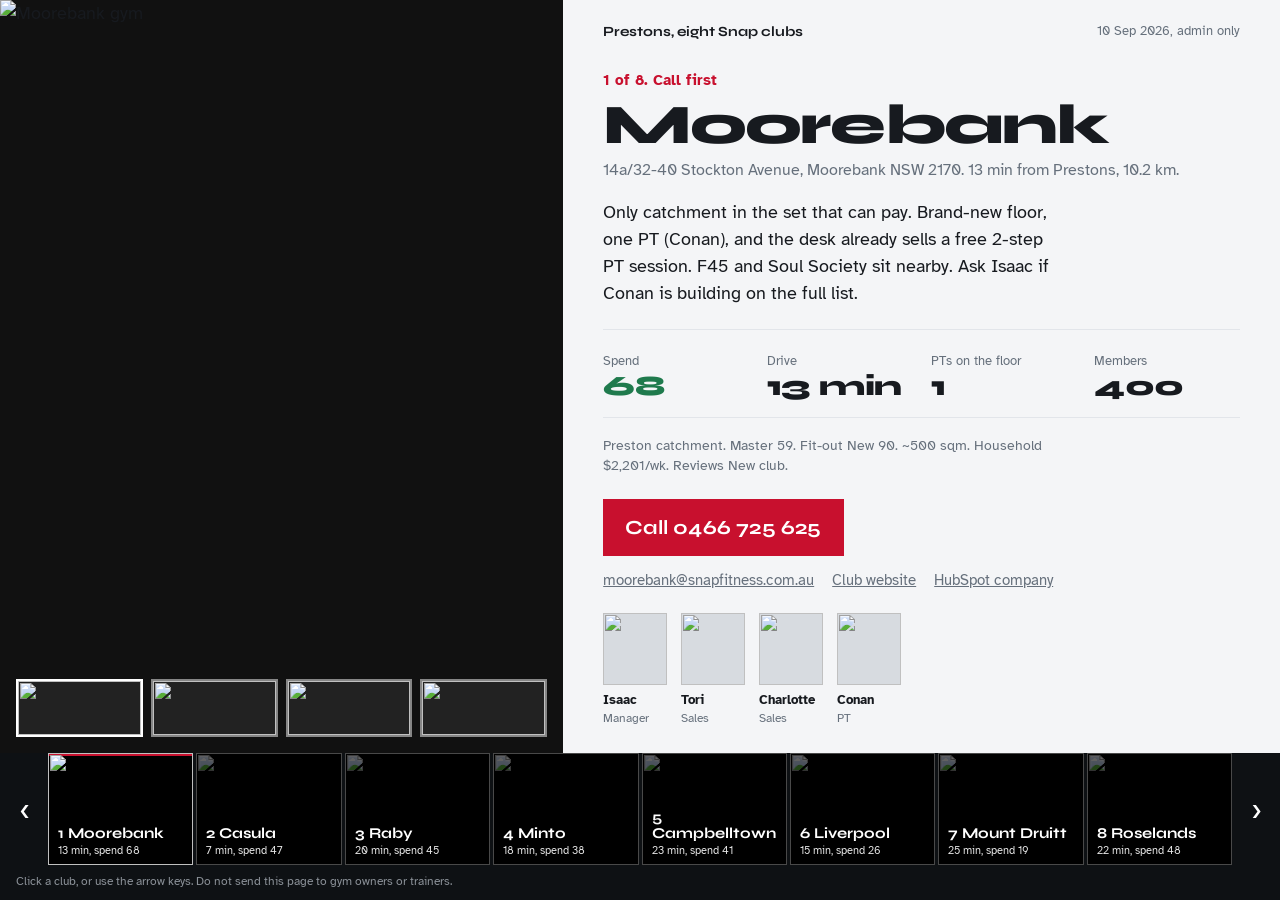
==== index.html @ 40b33476 "Prestons NSW Snap clubs brief" ====
<!DOCTYPE html>
<html lang="en">
<head>
<meta charset="UTF-8">
<meta name="viewport" content="width=device-width, initial-scale=1">
<title>Prestons NSW gym brief</title>
<link rel="preconnect" href="https://fonts.googleapis.com">
<link rel="preconnect" href="https://fonts.gstatic.com" crossorigin>
<link href="https://fonts.googleapis.com/css2?family=Atkinson+Hyperlegible:ital,wght@0,400;0,700;1,400&family=Syne:wght@600;700;800&display=swap" rel="stylesheet">
<style>
  :root {
    --ink: #171a1f;
    --paper: #f4f5f7;
    --mute: #66707c;
    --line: #e2e5ea;
    --snap: #c8102e;
    --film: #0e1114;
    --go: #1f7a4d;
    --hold: #8a6414;
    --no: #b42318;
  }
  * { box-sizing: border-box; }
  html, body { height: 100%; margin: 0; }
  body {
    background: var(--paper);
    color: var(--ink);
    font-family: "Atkinson Hyperlegible", sans-serif;
    font-size: 18px;
    line-height: 1.45;
    display: flex;
    flex-direction: column;
  }
  a { color: inherit; }
  a:focus-visible, button:focus-visible {
    outline: 3px solid var(--snap);
    outline-offset: 2px;
  }
  button { font: inherit; }

  .stage {
    flex: 1;
    min-height: 0;
    display: grid;
    grid-template-columns: minmax(280px, 44%) 1fr;
    overflow: hidden;
  }

  .shots {
    position: relative;
    background: #111;
    min-height: 0;
  }
  .hero {
    width: 100%;
    height: 100%;
    object-fit: cover;
    display: block;
  }
  .thumbs {
    position: absolute;
    left: 16px;
    right: 16px;
    bottom: 16px;
    display: grid;
    grid-template-columns: repeat(4, 1fr);
    gap: 8px;
  }
  .thumbs button {
    padding: 0;
    border: 2px solid rgba(255,255,255,.45);
    background: #222;
    cursor: pointer;
    height: 58px;
  }
  .thumbs button.on { border-color: #fff; }
  .thumbs img {
    width: 100%;
    height: 54px;
    object-fit: cover;
    display: block;
  }

  .copy {
    min-width: 0;
    overflow: auto;
    padding: 22px 40px 18px;
    display: flex;
    flex-direction: column;
  }
  .top {
    display: flex;
    justify-content: space-between;
    gap: 16px;
    margin: 0 0 28px;
    color: var(--mute);
    font-size: 13px;
  }
  .top strong {
    color: var(--ink);
    font-family: Syne, sans-serif;
    font-size: 14px;
    font-weight: 700;
  }

  .flag {
    margin: 0 0 8px;
    font-size: 15px;
    font-weight: 700;
  }
  .flag.go { color: var(--snap); }
  .flag.hold { color: var(--hold); }
  .flag.no { color: var(--no); }
  .club {
    font-family: Syne, sans-serif;
    font-size: 56px;
    font-weight: 800;
    line-height: 0.88;
    letter-spacing: -0.03em;
    margin: 0 0 10px;
  }
  .where { margin: 0 0 16px; color: var(--mute); font-size: 16px; }
  .why {
    margin: 0 0 22px;
    max-width: 38ch;
    font-size: 18px;
    line-height: 1.5;
  }
  .stats {
    display: grid;
    grid-template-columns: repeat(4, minmax(0, 1fr));
    gap: 10px 18px;
    margin: 0 0 8px;
    padding: 16px 0;
    border-top: 1px solid var(--line);
    border-bottom: 1px solid var(--line);
  }
  .stats b {
    display: block;
    font-family: Syne, sans-serif;
    font-size: 28px;
    font-weight: 800;
    line-height: 1.05;
    letter-spacing: -0.02em;
  }
  .stats span { color: var(--mute); font-size: 13px; }
  .go { color: var(--go); }
  .hold { color: var(--hold); }
  .no { color: var(--no); }
  .more { margin: 10px 0 22px; color: var(--mute); font-size: 14px; max-width: 52ch; }

  .phone {
    display: inline-flex;
    align-self: flex-start;
    align-items: center;
    background: var(--snap);
    color: #fff;
    text-decoration: none;
    font-family: Syne, sans-serif;
    font-weight: 700;
    font-size: 20px;
    letter-spacing: 0.01em;
    padding: 14px 22px;
    margin: 0 0 14px;
    width: max-content;
  }
  .phone:hover { background: #a80d26; }
  .links { display: flex; flex-wrap: wrap; gap: 6px 18px; margin: 0 0 22px; font-size: 15px; }
  .links a { color: var(--mute); }
  .links a:hover { color: var(--ink); }

  .faces { display: flex; flex-wrap: wrap; gap: 14px; }
  .face { width: 64px; }
  .face img {
    width: 64px;
    height: 72px;
    object-fit: cover;
    object-position: top;
    display: block;
    background: #ddd;
  }
  .face b { display: block; font-size: 13px; margin-top: 6px; font-weight: 700; }
  .face span { display: block; font-size: 12px; color: var(--mute); }

  .dock {
    background: var(--film);
    color: #fff;
    flex: 0 0 auto;
    position: sticky;
    bottom: 0;
    z-index: 6;
  }
  .dock-row {
    display: grid;
    grid-template-columns: 48px 1fr 48px;
    align-items: stretch;
  }
  .arrow {
    width: 48px;
    background: transparent;
    color: #fff;
    border: 0;
    cursor: pointer;
    font-size: 32px;
    line-height: 1;
  }
  .arrow:hover { background: #1a1e24; }
  .strip {
    display: grid;
    grid-template-columns: repeat(8, minmax(0, 1fr));
    gap: 3px;
  }
  .chip {
    appearance: none;
    position: relative;
    border: 0;
    padding: 0;
    cursor: pointer;
    height: 112px;
    overflow: hidden;
    background: #000;
    text-align: left;
    color: #fff;
  }
  .chip img {
    width: 100%;
    height: 112px;
    object-fit: cover;
    display: block;
    filter: brightness(0.38);
  }
  .chip.on img { filter: brightness(1); }
  .chip span {
    position: absolute;
    left: 10px;
    right: 8px;
    bottom: 8px;
    z-index: 1;
    font-family: Syne, sans-serif;
    font-size: 15px;
    font-weight: 700;
    line-height: 1.1;
    text-shadow: 0 1px 10px rgba(0,0,0,.85);
  }
  .chip small {
    display: block;
    font-family: "Atkinson Hyperlegible", sans-serif;
    font-size: 11px;
    font-weight: 400;
    margin-top: 3px;
    opacity: 0.9;
  }
  .chip.on { box-shadow: inset 0 3px 0 var(--snap); }
  .hint {
    color: #8b9198;
    font-size: 12px;
    margin: 0;
    padding: 8px 16px 10px;
  }

  @media (max-width: 900px) {
    body { height: auto; }
    .stage { display: block; overflow: visible; }
    .shots { height: 240px; }
    .copy { padding: 20px 18px 24px; }
    .club { font-size: 42px; }
    .stats { grid-template-columns: repeat(2, minmax(0, 1fr)); }
    .strip { grid-template-columns: repeat(8, 140px); overflow-x: auto; }
  }
  @media (prefers-reduced-motion: reduce) {
    .hero, .chip img { filter: none; }
  }
</style>
</head>
<body>
  <main class="stage">
    <div class="shots">
      <img class="hero" id="hero" alt="">
      <div class="thumbs" id="thumbs"></div>
    </div>
    <div class="copy">
      <header class="top">
        <strong>Prestons, eight Snap clubs</strong>
        <span>10 Sep 2026, admin only</span>
      </header>
      <p class="flag" id="flag"></p>
      <h2 class="club" id="name"></h2>
      <p class="where" id="where"></p>
      <p class="why" id="why"></p>
      <div class="stats" id="stats"></div>
      <p class="more" id="more"></p>
      <a class="phone" id="phone" href="#"></a>
      <div class="links" id="links"></div>
      <div class="faces" id="faces"></div>
    </div>
  </main>

  <nav class="dock" aria-label="Club carousel">
    <div class="dock-row">
      <button class="arrow" id="prev" type="button" aria-label="Previous club">‹</button>
      <div class="strip" id="strip"></div>
      <button class="arrow" id="next" type="button" aria-label="Next club">›</button>
    </div>
    <p class="hint">Click a club, or use the arrow keys. Do not send this page to gym owners or trainers.</p>
  </nav>

<script>
const clubs = [
  {
    id: "moorebank",
    rank: 1,
    name: "Moorebank",
    flag: "Call first",
    tone: "go",
    addr: "14a/32-40 Stockton Avenue, Moorebank NSW 2170",
    drive: "13 min",
    km: "10.2 km",
    spend: "68",
    spendNote: "Preston",
    master: "59",
    members: "~400",
    sqm: "~500",
    fit: "New 90",
    pts: "1",
    hh: "$2,201/wk",
    reviews: "New club",
    why: "Only catchment in the set that can pay. Brand-new floor, one PT (Conan), and the desk already sells a free 2-step PT session. F45 and Soul Society sit nearby. Ask Isaac if Conan is building on the full list.",
    phone: "0466 725 625",
    tel: "+61466725625",
    email: "moorebank@snapfitness.com.au",
    web: "https://www.snapfitness.com/au/gyms/moorebank",
    hub: "https://app.hubspot.com/contacts/39907799/record/0-2/58322489690",
    photos: [
      "https://storage-prod.twotaps.io/uploads/images/15d493cd-4866-4ca5-8d61-dcb13e5703ce/IMG0787.jpeg?w=900",
      "https://storage-prod.twotaps.io/uploads/images/71d4a2c6-717a-4818-8378-d10f0cf75444/IMG0797.jpeg?w=900",
      "https://storage-prod.twotaps.io/uploads/images/3311c198-ad6d-4504-bb13-037516fe1f64/IMG0795.jpeg?w=900",
      "https://storage-prod.twotaps.io/uploads/images/8c5e53d0-37ae-4d02-9d57-f656af07d15a/IMG0789.jpeg?w=900"
    ],
    team: [
      ["Isaac", "Manager", "https://storage-prod.twotaps.io/uploads/images/761ac0cf-308b-41fb-803f-7cc5833b7787/tempImageXESenU.jpg?cx=0&cy=800&cw=3024&ch=3024&w=200"],
      ["Tori", "Sales", "https://storage-prod.twotaps.io/uploads/images/2f653e62-0928-49f6-b470-2eab108e3518/tempImagexRBcug.jpg?cx=0&cy=504&cw=3024&ch=3024&w=200"],
      ["Charlotte", "Sales", "https://storage-prod.twotaps.io/uploads/images/d2906687-e41b-42cb-af7a-e4e546672140/IMG4320.jpeg?cx=0&cy=1100&cw=4284&ch=4284&w=200"],
      ["Conan", "PT", "https://storage-prod.twotaps.io/uploads/images/b4323350-1c49-49fa-a2b9-6d82c1fb3e01/tempImagexrsUgJ.gif?cx=0&cy=900&cw=4284&ch=4284&w=200"]
    ]
  },
  {
    id: "casula",
    rank: 2,
    name: "Casula",
    flag: "Backup",
    tone: "hold",
    addr: "629-631 Hume Highway, Casula NSW 2170",
    drive: "7 min",
    km: "3.1 km",
    spend: "47",
    spendNote: "borderline",
    master: "54",
    members: "~550",
    sqm: "~520",
    fit: "Revamp 75",
    pts: "2",
    hh: "$1,730/wk",
    reviews: "4.6 / 105",
    why: "Closest club. Recently revamped. Two PTs already on the floor. Catchment is only okay, household size 3.15 stretches the income. Use this if Moorebank list access is weak.",
    phone: "0434 692 442",
    tel: "+61434692442",
    email: "casula@snapfitness.com.au",
    web: "https://www.snapfitness.com/au/gyms/casula",
    hub: "https://app.hubspot.com/contacts/39907799/record/0-2/58322489689",
    photos: [
      "https://storage-prod.twotaps.io/uploads/images/0cbe01b1-c17c-449c-87cb-8517606fd498/freeweights.png?w=900",
      "https://storage-prod.twotaps.io/uploads/images/fcab5100-3e3b-4424-afd8-c05a199619dd/squatracks2.png?w=900",
      "https://storage-prod.twotaps.io/uploads/images/d14d1741-cd3c-4366-a08d-a4feaad435d8/Cardio2.png?w=900",
      "https://storage-prod.twotaps.io/uploads/images/3b02e1bd-197f-4dee-8a2b-e057a5422da1/Plateloaded.png?w=900"
    ],
    team: [
      ["Alana Ellis", "PT", "https://storage-prod.twotaps.io/uploads/images/c64e9d5a-1875-49ad-8993-bf17703a71ac/Capture.PNG?cx=7&cy=0&cw=369&ch=369&w=200"],
      ["Loui Kokalovski", "PT", "https://storage-prod.twotaps.io/uploads/images/32c95013-65b5-4d6c-903e-1c6b6492b7fa/15666.webp?w=200"]
    ]
  },
  {
    id: "raby",
    rank: 3,
    name: "Raby",
    flag: "Second club only",
    tone: "hold",
    addr: "Shop 11/2 Hurricane Drive, Raby NSW 2566",
    drive: "20 min",
    km: "13.2 km",
    spend: "45",
    spendNote: "borderline",
    master: "47",
    members: "~600",
    sqm: "~350",
    fit: "New 85",
    pts: "1",
    hh: "$1,907/wk",
    reviews: "5.0 / 112",
    why: "New shop, sauna, 5.0 from 112 reviews, one PT. Family suburb of about 6,000. Fine as a second club, not the lead. Three managers versus one trainer.",
    phone: "0499 700 100",
    tel: "+61499700100",
    email: "raby@snapfitness.com.au",
    web: "https://www.snapfitness.com/au/gyms/raby",
    hub: "https://app.hubspot.com/contacts/39907799/record/0-2/58322489695",
    photos: [
      "https://storage-prod.twotaps.io/uploads/images/af85403d-9f08-4927-ad3f-9ec1713e27db/20241230072418.jpg?w=900",
      "https://storage-prod.twotaps.io/uploads/images/34717945-05ea-4d34-a2b7-e753a3260bec/20241230072448.jpg?w=900",
      "https://storage-prod.twotaps.io/uploads/images/7e828814-3f08-4111-8121-30a4351722d8/20241230072610.jpg?w=900",
      "https://storage-prod.twotaps.io/uploads/images/787a8133-74b1-413a-8bc7-ad1c946e59b1/20241230072824.jpg?w=900"
    ],
    team: [
      ["Connor", "Manager", "https://storage-prod.twotaps.io/uploads/images/caac2f3c-ec39-4075-9f9c-6363b77a697a/Connor-website-pic.jpg?cx=0&cy=700&cw=2889&ch=2889&w=200"],
      ["Zara", "Asst", "https://storage-prod.twotaps.io/uploads/images/8c50b54e-eb08-40b6-854f-06dbc9a0bf7f/Zara-profile-board.jpg?w=200"],
      ["Chloe", "Asst", "https://storage-prod.twotaps.io/uploads/images/8351c4bf-4d46-41cd-9a23-85c30d3e592d/Chloe-Website-Pic.jpeg?w=200"],
      ["Prashant", "PT", "https://storage-prod.twotaps.io/uploads/images/25292b94-d088-48d2-84a1-c34cb9014fcd/Prashant-photo.jpg?w=200"]
    ]
  },
  {
    id: "minto",
    rank: 4,
    name: "Minto",
    flag: "Skip for buying power",
    tone: "no",
    addr: "46 Ben Lomond Road, Minto NSW 2566",
    drive: "18 min",
    km: "11.7 km",
    spend: "38",
    spendNote: "Sunshine-adj",
    master: "45",
    members: "~550",
    sqm: "~650",
    fit: "Mid-new 75",
    pts: "1",
    hh: "$1,646/wk",
    reviews: "4.3 / 100",
    why: "Polly gets real review love. Pilates and sauna. One PT. IER is 2/10 and public housing is material. F45 and Plus Fitness sit on the same strip. Do not pick this for buying power.",
    phone: "0488 087 085",
    tel: "+61488087085",
    email: "minto@snapfitness.com.au",
    web: "https://www.snapfitness.com/au/gyms/minto",
    hub: "https://app.hubspot.com/contacts/39907799/record/0-2/58322489691",
    photos: [
      "https://storage-prod.twotaps.io/uploads/images/cf6df8b3-1216-4742-9bf2-238be0c03fbf/SNAPMINTO-52-1.jpg?w=900",
      "https://storage-prod.twotaps.io/uploads/images/08a6eef8-863e-48c4-91ed-271bd2200c69/SNAPMINTO-2.jpg?w=900",
      "https://storage-prod.twotaps.io/uploads/images/55f8f772-f66e-448d-8bae-c7dfcddf3dcd/SNAPMINTO-43.jpg?w=900",
      "https://storage-prod.twotaps.io/uploads/images/4d231521-21be-46a8-8e95-d50ee3135852/SNAPMINTO-4.jpg?w=900"
    ],
    team: [
      ["Polly", "Manager", "https://storage-prod.twotaps.io/uploads/images/c01f764d-12c9-4ab0-a433-52d5f8b94863/IMG0550.jpg?cx=0&cy=200&cw=1242&ch=1242&w=200"],
      ["Melvin Ang", "PT", "https://storage-prod.twotaps.io/uploads/images/25600113-52ce-4a8c-bd5a-848cbd7e4f7a/SNAPMINTO-71.jpg?cx=1312&cy=0&cw=3376&ch=3376&w=200"]
    ]
  },
  {
    id: "campbelltown",
    rank: 5,
    name: "Campbelltown",
    flag: "Skip, list is full",
    tone: "no",
    addr: "202 Queen Street, Campbelltown NSW 2560",
    drive: "23 min",
    km: "21 km",
    spend: "41",
    spendNote: "borderline",
    master: "42",
    members: "~950",
    sqm: "~900",
    fit: "New 80",
    pts: "4",
    hh: "$1,432/wk",
    reviews: "4.9 / 337",
    why: "Biggest format, multi-level with a creche. Four dedicated PTs and the gym already advertises free PT. Busy room, crowded bench. Opposite of an open list.",
    phone: "0400 256 084",
    tel: "+61400256084",
    email: "campbelltown@snapfitness.com.au",
    web: "https://www.snapfitness.com/au/gyms/campbelltown",
    hub: "https://app.hubspot.com/contacts/39907799/record/0-2/58322489692",
    photos: [
      "https://storage-prod.twotaps.io/uploads/images/cc2826f0-4b92-4cf7-9c65-88e4b78b47d8/308265069_637914827793124_8280318203195698995_n.webp?w=900",
      "https://storage-prod.twotaps.io/uploads/images/a80ed6e4-3813-41ee-8cf5-13c0ca4d0018/IMG_2562.jpg?w=900",
      "https://storage-prod.twotaps.io/uploads/images/98510f1c-ca5d-4e71-a89b-aeb27847769c/IMG_2583.jpg?w=900",
      "https://storage-prod.twotaps.io/uploads/images/22c70b7a-adfb-4686-a77e-16daca596771/IMG_2571.jpg?w=900"
    ],
    team: [
      ["Namirah", "Manager", "https://storage-prod.twotaps.io/uploads/images/c3d4413a-a764-4c7a-9401-2dec12da1e81/IMG8251.jpg?cx=350&cy=900&cw=1467&ch=1467&w=200"],
      ["Cruise", "PT", "https://storage-prod.twotaps.io/uploads/images/f2b852cb-202c-476f-9164-e12f02595ece/IMG6484.jpg?w=200"],
      ["Grant", "PT", "https://storage-prod.twotaps.io/uploads/images/7e4ce056-8a68-4588-8fa7-dd79ae160036/IMG0350.jpg?w=200"],
      ["Lisa", "PT", "https://storage-prod.twotaps.io/uploads/images/0b1b58f0-8f73-46ed-9243-ce0c5798adae/Meet-your-Trainer-TV-15.jpg?w=200"],
      ["Kruz", "PT", "https://storage-prod.twotaps.io/uploads/images/bb5bd27f-be8f-411e-8b8d-79f56ab5cd1e/Meet-your-Trainer-TV-16.jpg?w=200"]
    ]
  },
  {
    id: "liverpool",
    rank: 6,
    name: "Liverpool",
    flag: "Skip, Sunshine",
    tone: "no",
    addr: "Shop 4, 138-140 Elizabeth Drive, Liverpool NSW 2170",
    drive: "15 min",
    km: "7.3 km",
    spend: "26",
    spendNote: "Sunshine",
    master: "42",
    members: "~1,100",
    sqm: "~350",
    fit: "New-look 80",
    pts: "3",
    hh: "$1,303/wk",
    reviews: "4.9 / 402",
    why: "Polished room, 402 reviews, two franchisees on the page. Suburb is Sunshine: IER decile 1, 10% unemployment, 65% apartments. Do not pick it off review count.",
    phone: "0457 897 214",
    tel: "+61457897214",
    email: "liverpool@snapfitness.com.au",
    web: "https://www.snapfitness.com/au/gyms/liverpool",
    hub: "https://app.hubspot.com/contacts/39907799/record/0-2/58322489693",
    photos: [
      "https://storage-prod.twotaps.io/uploads/images/0a173f90-934f-459c-b25d-60b7da71a357/liverpool-front.jpg?w=900",
      "https://storage-prod.twotaps.io/uploads/images/fd8f9a87-e6d3-4843-8735-37eca63ef967/cardio.png?w=900",
      "https://storage-prod.twotaps.io/uploads/images/f272b0ab-2620-46f0-9c0b-6b46e94f98b9/IMG_20230401_072125_136.jpg?w=900",
      "https://storage-prod.twotaps.io/uploads/images/20f5bbb5-a70e-4224-a1da-a95769d04515/showers.png?w=900"
    ],
    team: [
      ["Bianca", "Manager", "https://storage-prod.twotaps.io/uploads/images/e3744141-efeb-401a-8caf-0a882cde8c89/IMG6577.png?cx=60&cy=900&cw=4000&ch=4000&w=200"],
      ["Josh", "PT", "https://storage-prod.twotaps.io/uploads/images/aac48aab-7fd8-4e60-9f3c-1e310fbe335f/IMG_1702.jpg?w=200"],
      ["Arriza", "PT", "https://storage-prod.twotaps.io/uploads/images/a0f666cd-4d2f-4a21-9a22-e770ea815839/PHOTO-2026-03-23-10-15-12.jpg?w=200"],
      ["Farook", "PT", "https://storage-prod.twotaps.io/uploads/images/b96b87ec-5300-4f4b-8a06-a8b51763a4d5/IMG0931.jpg?w=200"],
      ["Gavin", "Owner", "https://storage-prod.twotaps.io/uploads/images/3c3f06f1-be2a-4060-a273-5769ec1b89fb/IMG_2182.png?w=200"],
      ["Travis", "Owner", "https://storage-prod.twotaps.io/uploads/images/6a8c4f28-d8c6-46cc-a30c-982df6f107f9/IMG_2584.png?w=200"]
    ]
  },
  {
    id: "mountdruitt",
    rank: 7,
    name: "Mount Druitt",
    flag: "Skip, Sunshine",
    tone: "no",
    addr: "14 Mount Street, Mount Druitt NSW 2770",
    drive: "25 min",
    km: "26.3 km",
    spend: "19",
    spendNote: "Sunshine",
    master: "42",
    members: "~1,300",
    sqm: "~850",
    fit: "New 88",
    pts: "1 listed",
    hh: "$1,478/wk",
    reviews: "4.9 / 856",
    why: "Biggest, shiniest box: sauna, reformer, 856 reviews. Catchment is Sunshine. One Head PT on the website does not match a club this size. Do not lead with it.",
    phone: "0499 991 425",
    tel: "+61499991425",
    email: "mountdruitt@snapfitness.com.au",
    web: "https://www.snapfitness.com/au/gyms/mount-druitt",
    hub: "https://app.hubspot.com/contacts/39907799/record/0-2/58322489696",
    photos: [
      "https://storage-prod.twotaps.io/uploads/images/78ad4414-ae77-4fea-b76e-eeb95e217d7d/SnapFitnessMtDruitt129.jpg?w=900",
      "https://storage-prod.twotaps.io/uploads/images/05cef0e4-1e82-4803-9452-50695259dafa/SnapFitnessMtDruitt126.jpg?w=900",
      "https://storage-prod.twotaps.io/uploads/images/416baf3b-042d-46e9-afb8-e04ce2edfa65/SnapFitnessMtDruitt113.jpg?w=900",
      "https://storage-prod.twotaps.io/uploads/images/e1369fed-d7d2-467d-8547-e3f97e1d6f4e/Treadmills_CardioEquipmentatMountDruittGym.jpg?w=900"
    ],
    team: [
      ["Jamison", "Manager", "https://storage-prod.twotaps.io/uploads/images/23196bba-522e-4d04-ad8a-028538ac9450/IMG8680.JPG?w=200"],
      ["Crystal", "Asst", "https://storage-prod.twotaps.io/uploads/images/86f10bf8-e59c-48e1-96f7-f8f054078951/Crystal-Antonio.jpg?w=200"],
      ["Shanyce", "Sales", "https://storage-prod.twotaps.io/uploads/images/fa84acc5-2e3a-40ac-919b-295995869284/IMG5429.jpeg?w=200"],
      ["Joash", "Head PT", "https://storage-prod.twotaps.io/uploads/images/f073b754-4500-4462-99f7-30a5e7b02fe2/Joash_PersonalTrainerPhoto.jpg?w=200"]
    ]
  },
  {
    id: "roselands",
    rank: 8,
    name: "Roselands",
    flag: "Last resort",
    tone: "hold",
    addr: "1/1206 Canterbury Road, Roselands NSW 2196",
    drive: "22 min",
    km: "21.2 km",
    spend: "48",
    spendNote: "borderline",
    master: "41",
    members: "~450",
    sqm: "~400",
    fit: "Mid 50",
    pts: "1",
    hh: "$1,685/wk",
    reviews: "4.3 / 67",
    why: "Smallest energy. No weekend staffed hours listed. Long east drive. Skip unless Moorebank and Casula both fail the owner call.",
    phone: "0412 767 900",
    tel: "+61412767900",
    email: "roselands@snapfitness.com.au",
    web: "https://www.snapfitness.com/au/gyms/roselands",
    hub: "https://app.hubspot.com/contacts/39907799/record/0-2/58322489694",
    photos: [
      "https://storage-prod.twotaps.io/uploads/images/df9cc811-4380-4aa3-8333-61f4b50f9d8a/IMG6917.jpg?w=900",
      "https://storage-prod.twotaps.io/uploads/images/e4062788-71f4-45aa-8447-cafc3cb9faf8/IMG_2870.webp?w=900",
      "https://storage-prod.twotaps.io/uploads/images/de447b11-dec8-4993-a80e-0bff620ed214/IMG6924.jpg?w=900",
      "https://storage-prod.twotaps.io/uploads/images/8d407189-9cda-4500-adcf-5d359889cb8e/IMG6922.jpg?w=900"
    ],
    team: [
      ["Fred Succar", "PT", "https://storage-prod.twotaps.io/uploads/images/d405c8b5-ca9f-49dc-b0c0-531de14bae71/IMG6598-1.jpg?w=200"]
    ]
  }
];

let i = 0;
let photo = 0;
const spendTone = { go: "go", hold: "hold", no: "no" };

function show(n, keepPhoto) {
  i = (n + clubs.length) % clubs.length;
  const c = clubs[i];
  if (!keepPhoto) photo = 0;
  document.getElementById("flag").className = "flag " + c.tone;
  document.getElementById("flag").textContent = c.rank + " of 8. " + c.flag;
  document.getElementById("name").textContent = c.name;
  document.getElementById("where").textContent = c.addr + ". " + c.drive + " from Prestons, " + c.km + ".";
  document.getElementById("why").textContent = c.why;
  document.getElementById("stats").innerHTML =
    '<div><span>Spend</span><b class="' + c.tone + '">' + c.spend + "</b></div>" +
    "<div><span>Drive</span><b>" + c.drive + "</b></div>" +
    "<div><span>PTs on the floor</span><b>" + c.pts + "</b></div>" +
    "<div><span>Members</span><b>" + c.members.replace("~", "") + "</b></div>";
  document.getElementById("more").textContent =
    c.spendNote + " catchment. Master " + c.master + ". Fit-out " + c.fit + ". " + c.sqm + " sqm. Household " + c.hh + ". Reviews " + c.reviews + ".";
  const phone = document.getElementById("phone");
  phone.href = "tel:" + c.tel;
  phone.textContent = "Call " + c.phone;
  document.getElementById("links").innerHTML =
    '<a href="mailto:' + c.email + '">' + c.email + "</a>" +
    '<a href="' + c.web + '" target="_blank" rel="noopener">Club website</a>' +
    '<a href="' + c.hub + '" target="_blank" rel="noopener">HubSpot company</a>';
  document.getElementById("faces").innerHTML = c.team.map(function (t) {
    return '<div class="face"><img src="' + t[2] + '" alt="" onerror="this.style.background=\'#d7dbe0\';this.removeAttribute(\'src\')"><b>' + t[0] + "</b><span>" + t[1] + "</span></div>";
  }).join("");
  setPhoto(photo);
  document.querySelectorAll(".chip").forEach(function (el, idx) {
    el.classList.toggle("on", idx === i);
  });
  if (location.hash !== "#" + c.id) history.replaceState(null, "", "#" + c.id);
}

function setPhoto(p) {
  const c = clubs[i];
  photo = p;
  document.getElementById("hero").src = c.photos[p];
  document.getElementById("hero").alt = c.name + " gym";
  document.getElementById("thumbs").innerHTML = c.photos.map(function (src, idx) {
    return '<button type="button" class="' + (idx === p ? "on" : "") + '" data-p="' + idx + '"><img src="' + src.replace(/w=\d+/, "w=240") + '" alt=""></button>';
  }).join("");
}

document.getElementById("strip").innerHTML = clubs.map(function (c, idx) {
  return '<button class="chip' + (idx === 0 ? " on" : "") + '" type="button" data-i="' + idx + '">' +
    '<img src="' + c.photos[0].replace("w=900", "w=240") + '" alt="">' +
    "<span>" + c.rank + " " + c.name + "<small>" + c.drive + ", spend " + c.spend + "</small></span></button>";
}).join("");

document.getElementById("strip").addEventListener("click", function (e) {
  const b = e.target.closest(".chip");
  if (b) show(+b.dataset.i);
});
document.getElementById("thumbs").addEventListener("click", function (e) {
  const b = e.target.closest("button");
  if (b) setPhoto(+b.dataset.p);
});
document.getElementById("prev").onclick = function () { show(i - 1); };
document.getElementById("next").onclick = function () { show(i + 1); };
document.addEventListener("keydown", function (e) {
  if (e.key === "ArrowRight") show(i + 1);
  if (e.key === "ArrowLeft") show(i - 1);
});

(function boot() {
  const q = new URLSearchParams(location.search).get("club");
  const fromQuery = q ? clubs.findIndex(function (c) { return c.id === q; }) : -1;
  const fromHash = clubs.findIndex(function (c) { return "#" + c.id === location.hash; });
  const start = fromQuery >= 0 ? fromQuery : (fromHash >= 0 ? fromHash : 0);
  show(start);
})();
</script>
</body>
</html>
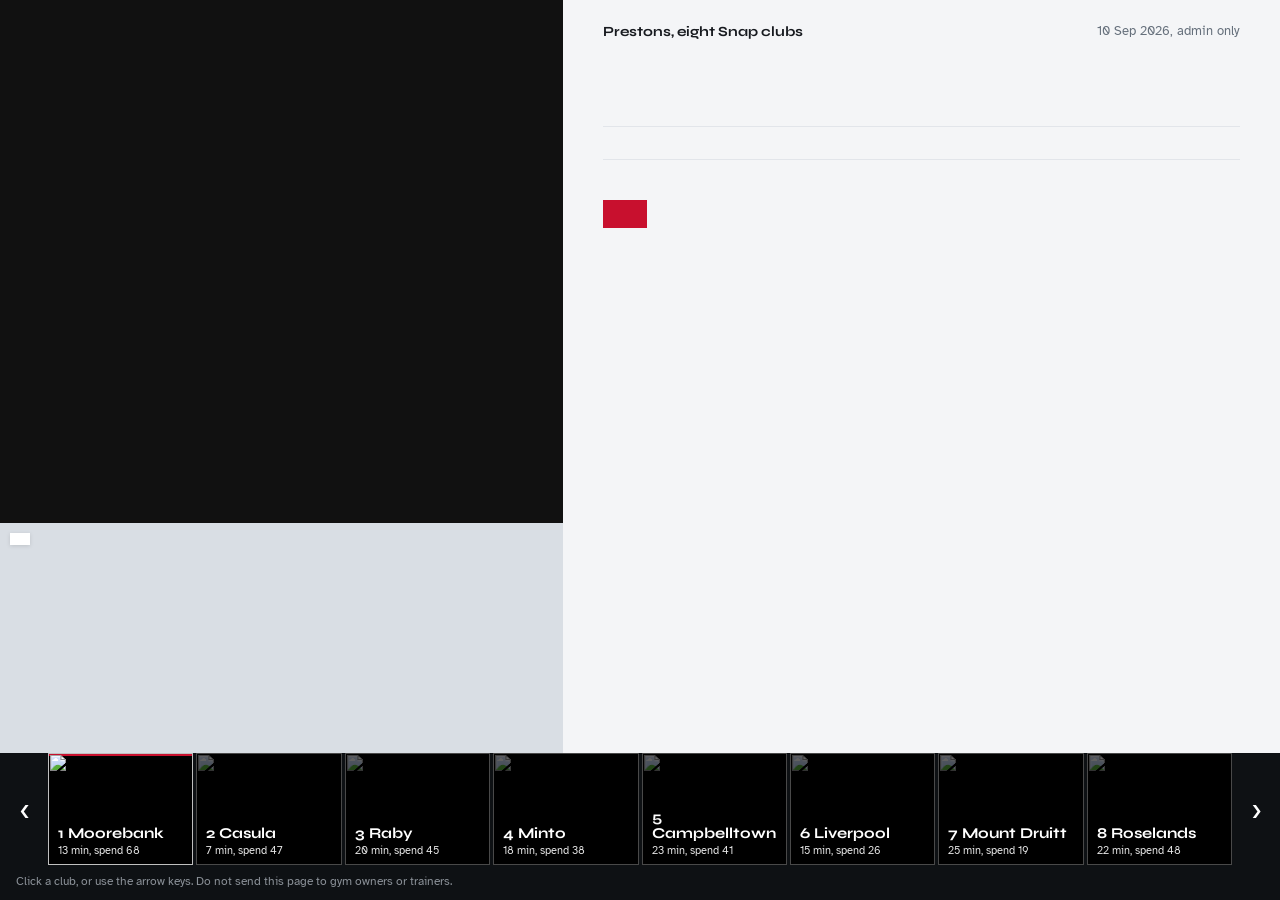
==== commit a8334cd3: "Live map drive line, bigger faces, Instagram, faster photos" ====
--- a/index.html
+++ b/index.html
@@ -3,10 +3,12 @@
 <head>
 <meta charset="UTF-8">
 <meta name="viewport" content="width=device-width, initial-scale=1">
+<meta name="robots" content="noindex,nofollow">
 <title>Prestons NSW gym brief</title>
 <link rel="preconnect" href="https://fonts.googleapis.com">
 <link rel="preconnect" href="https://fonts.gstatic.com" crossorigin>
 <link href="https://fonts.googleapis.com/css2?family=Atkinson+Hyperlegible:ital,wght@0,400;0,700;1,400&family=Syne:wght@600;700;800&display=swap" rel="stylesheet">
+<link rel="stylesheet" href="https://unpkg.com/leaflet@1.9.4/dist/leaflet.css">
 <style>
   :root {
     --ink: #171a1f;
@@ -49,12 +51,31 @@
     position: relative;
     background: #111;
     min-height: 0;
+    display: flex;
+    flex-direction: column;
+  }
+  .hero-wrap {
+    position: relative;
+    flex: 1;
+    min-height: 180px;
+  }
+  .hero-stack {
+    position: absolute;
+    inset: 0;
   }
   .hero {
+    position: absolute;
+    inset: 0;
     width: 100%;
     height: 100%;
     object-fit: cover;
     display: block;
+    opacity: 0;
+    pointer-events: none;
+  }
+  .hero.on {
+    opacity: 1;
+    pointer-events: auto;
   }
   .thumbs {
     position: absolute;
@@ -64,6 +85,7 @@
     display: grid;
     grid-template-columns: repeat(4, 1fr);
     gap: 8px;
+    z-index: 2;
   }
   .thumbs button {
     padding: 0;
@@ -168,18 +190,76 @@
   .links a { color: var(--mute); }
   .links a:hover { color: var(--ink); }
 
-  .faces { display: flex; flex-wrap: wrap; gap: 14px; }
-  .face { width: 64px; }
+  .faces { display: flex; flex-wrap: wrap; gap: 16px; margin-top: 8px; }
+  .face { width: 148px; }
   .face img {
-    width: 64px;
-    height: 72px;
+    width: 148px;
+    height: 176px;
     object-fit: cover;
     object-position: top;
     display: block;
     background: #ddd;
   }
-  .face b { display: block; font-size: 13px; margin-top: 6px; font-weight: 700; }
-  .face span { display: block; font-size: 12px; color: var(--mute); }
+  .face b { display: block; font-size: 16px; margin-top: 8px; font-weight: 700; }
+  .face span { display: block; font-size: 13px; color: var(--mute); }
+
+  .map-wrap {
+    flex: 0 0 230px;
+    height: 230px;
+    position: relative;
+    z-index: 1;
+  }
+  .map {
+    height: 100%;
+    background: #d9dee4;
+  }
+  .map-label {
+    position: absolute;
+    top: 10px;
+    left: 10px;
+    z-index: 500;
+    background: #fff;
+    color: var(--ink);
+    font-size: 13px;
+    font-weight: 700;
+    padding: 6px 10px;
+    pointer-events: none;
+    box-shadow: 0 1px 4px rgba(0,0,0,.12);
+  }
+  .ig-pop {
+    display: none;
+    position: fixed;
+    top: 12px;
+    right: 12px;
+    width: min(420px, 92vw);
+    height: calc(100vh - 160px);
+    background: #fff;
+    border: 1px solid var(--line);
+    z-index: 20;
+    flex-direction: column;
+  }
+  .ig-pop.on { display: flex; }
+  .ig-bar {
+    display: flex;
+    justify-content: space-between;
+    align-items: center;
+    padding: 8px 10px;
+    border-bottom: 1px solid var(--line);
+    font-size: 14px;
+  }
+  .ig-bar button, .ig-bar a {
+    border: 0;
+    background: transparent;
+    cursor: pointer;
+    font: inherit;
+    color: var(--ink);
+  }
+  .ig-pop iframe {
+    flex: 1;
+    width: 100%;
+    border: 0;
+    background: #fafafa;
+  }
 
   .dock {
     background: var(--film);
@@ -260,7 +340,9 @@
   @media (max-width: 900px) {
     body { height: auto; }
     .stage { display: block; overflow: visible; }
-    .shots { height: 240px; }
+    .shots { height: auto; }
+    .hero-wrap { height: 240px; }
+    .map-wrap { height: 220px; flex-basis: 220px; }
     .copy { padding: 20px 18px 24px; }
     .club { font-size: 42px; }
     .stats { grid-template-columns: repeat(2, minmax(0, 1fr)); }
@@ -268,14 +350,22 @@
   }
   @media (prefers-reduced-motion: reduce) {
     .hero, .chip img { filter: none; }
+    .hero { transition: none; }
   }
 </style>
+<script src="https://unpkg.com/leaflet@1.9.4/dist/leaflet.js"></script>
 </head>
 <body>
   <main class="stage">
     <div class="shots">
-      <img class="hero" id="hero" alt="">
-      <div class="thumbs" id="thumbs"></div>
+      <div class="hero-wrap">
+        <div class="hero-stack" id="heroStack"></div>
+        <div class="thumbs" id="thumbs"></div>
+      </div>
+      <div class="map-wrap">
+        <div class="map" id="map"></div>
+        <div class="map-label" id="mapLabel"></div>
+      </div>
     </div>
     <div class="copy">
       <header class="top">
@@ -302,6 +392,13 @@
     </div>
     <p class="hint">Click a club, or use the arrow keys. Do not send this page to gym owners or trainers.</p>
   </nav>
+  <div class="ig-pop" id="igPop">
+    <div class="ig-bar">
+      <a id="igOpen" href="#" target="_blank" rel="noopener">Open Instagram</a>
+      <button type="button" id="igClose">Close</button>
+    </div>
+    <iframe id="igFrame" title="Club Instagram" loading="lazy"></iframe>
+  </div>
 
 <script>
 const clubs = [
@@ -314,6 +411,11 @@
     addr: "14a/32-40 Stockton Avenue, Moorebank NSW 2170",
     drive: "13 min",
     km: "10.2 km",
+    lat: -33.933332,
+    lng: 150.949165,
+    ig: "https://www.instagram.com/snapfitnessmoorebank/",
+    igUser: "snapfitnessmoorebank",
+    likeMelb: "Same income band as Preston in Melbourne.",
     spend: "68",
     spendNote: "Preston",
     master: "59",
@@ -351,6 +453,11 @@
     addr: "629-631 Hume Highway, Casula NSW 2170",
     drive: "7 min",
     km: "3.1 km",
+    lat: -33.955676,
+    lng: 150.89261,
+    ig: "https://www.instagram.com/snapfitnesscasula/",
+    igUser: "snapfitnesscasula",
+    likeMelb: "Weaker than Preston in Melbourne. Mid-tier Melbourne income, not Sunshine.",
     spend: "47",
     spendNote: "borderline",
     master: "54",
@@ -386,6 +493,11 @@
     addr: "Shop 11/2 Hurricane Drive, Raby NSW 2566",
     drive: "20 min",
     km: "13.2 km",
+    lat: -34.02573913410538,
+    lng: 150.81955993001947,
+    ig: "https://www.instagram.com/snapfitnessraby/",
+    igUser: "snapfitnessraby",
+    likeMelb: "Weaker than Preston in Melbourne. Mid-tier Melbourne income.",
     spend: "45",
     spendNote: "borderline",
     master: "47",
@@ -423,6 +535,11 @@
     addr: "46 Ben Lomond Road, Minto NSW 2566",
     drive: "18 min",
     km: "11.7 km",
+    lat: -34.03200293,
+    lng: 150.848382,
+    ig: "https://www.instagram.com/snapfitnessminto/",
+    igUser: "snapfitnessminto",
+    likeMelb: "Income sits nearer Sunshine in Melbourne than Preston.",
     spend: "38",
     spendNote: "Sunshine-adj",
     master: "45",
@@ -458,6 +575,11 @@
     addr: "202 Queen Street, Campbelltown NSW 2560",
     drive: "23 min",
     km: "21 km",
+    lat: -34.067488905825,
+    lng: 150.813921898129,
+    ig: "https://www.instagram.com/snapfitnesscampbelltown/",
+    igUser: "snapfitnesscampbelltown",
+    likeMelb: "Weaker than Preston in Melbourne. Closer to Sunshine than Preston.",
     spend: "41",
     spendNote: "borderline",
     master: "42",
@@ -496,6 +618,11 @@
     addr: "Shop 4, 138-140 Elizabeth Drive, Liverpool NSW 2170",
     drive: "15 min",
     km: "7.3 km",
+    lat: -33.916041,
+    lng: 150.910201,
+    ig: "https://www.instagram.com/snapfitnessliverpool/",
+    igUser: "snapfitnessliverpool",
+    likeMelb: "Income sits with Sunshine in Melbourne.",
     spend: "26",
     spendNote: "Sunshine",
     master: "42",
@@ -535,6 +662,11 @@
     addr: "14 Mount Street, Mount Druitt NSW 2770",
     drive: "25 min",
     km: "26.3 km",
+    lat: -33.765737,
+    lng: 150.825162,
+    ig: "https://www.instagram.com/snapfitnessmountdruitt/",
+    igUser: "snapfitnessmountdruitt",
+    likeMelb: "Income sits with Sunshine in Melbourne.",
     spend: "19",
     spendNote: "Sunshine",
     master: "42",
@@ -572,6 +704,11 @@
     addr: "1/1206 Canterbury Road, Roselands NSW 2196",
     drive: "22 min",
     km: "21.2 km",
+    lat: -33.935767,
+    lng: 151.06904,
+    ig: "https://www.instagram.com/snapfitness_roselands/",
+    igUser: "snapfitness_roselands",
+    likeMelb: "Weaker than Preston in Melbourne. Mid-tier Melbourne income.",
     spend: "48",
     spendNote: "borderline",
     master: "41",
@@ -601,7 +738,64 @@
 
 let i = 0;
 let photo = 0;
-const spendTone = { go: "go", hold: "hold", no: "no" };
+const HOME = { lat: -33.9500347, lng: 150.86584, name: "Prestons" };
+const routes = {};
+let map, homeMark, gymMark, driveLine;
+
+function bigPhoto(src) {
+  return src.replace(/w=\d+/, "w=720");
+}
+function thumbPhoto(src) {
+  return src.replace(/w=\d+/, "w=240");
+}
+function preloadClub(c) {
+  c.photos.forEach(function (src) {
+    const im = new Image();
+    im.src = bigPhoto(src);
+  });
+  c.team.forEach(function (t) {
+    const im = new Image();
+    im.src = t[2];
+  });
+}
+function loadRoute(c) {
+  const url = "https://router.project-osrm.org/route/v1/driving/" +
+    HOME.lng + "," + HOME.lat + ";" + c.lng + "," + c.lat +
+    "?overview=full&geometries=geojson";
+  return fetch(url).then(function (r) { return r.json(); }).then(function (j) {
+    const geom = j.routes && j.routes[0] && j.routes[0].geometry;
+    if (geom && geom.coordinates) {
+      routes[c.id] = geom.coordinates.map(function (p) { return [p[1], p[0]]; });
+    }
+  }).catch(function () {});
+}
+
+function initMap() {
+  map = L.map("map", { zoomControl: false, attributionControl: false, scrollWheelZoom: false });
+  L.tileLayer("https://{s}.tile.openstreetmap.org/{z}/{x}/{y}.png", { maxZoom: 18 }).addTo(map);
+  homeMark = L.circleMarker([HOME.lat, HOME.lng], {
+    radius: 8, color: "#171a1f", fillColor: "#171a1f", fillOpacity: 1, weight: 2
+  }).addTo(map).bindTooltip("Prestons, trainer", { permanent: false });
+  gymMark = L.circleMarker([clubs[0].lat, clubs[0].lng], {
+    radius: 9, color: "#c8102e", fillColor: "#c8102e", fillOpacity: 1, weight: 2
+  }).addTo(map);
+  driveLine = L.polyline([[HOME.lat, HOME.lng], [clubs[0].lat, clubs[0].lng]], {
+    color: "#c8102e", weight: 4, opacity: 0.9
+  }).addTo(map);
+  setTimeout(function () { map.invalidateSize(); }, 80);
+}
+
+function updateMap(c) {
+  if (!map) return;
+  gymMark.setLatLng([c.lat, c.lng]);
+  gymMark.bindTooltip(c.name, { permanent: false });
+  const pts = routes[c.id] || [[HOME.lat, HOME.lng], [c.lat, c.lng]];
+  driveLine.setLatLngs(pts);
+  map.fitBounds(L.latLngBounds(pts.concat([[HOME.lat, HOME.lng]])), { padding: [28, 28], maxZoom: 13 });
+  document.getElementById("mapLabel").textContent =
+    "Prestons to " + c.name + ": " + c.drive + ", " + c.km + " drive";
+  setTimeout(function () { map.invalidateSize(); }, 40);
+}
 
 function show(n, keepPhoto) {
   i = (n + clubs.length) % clubs.length;
@@ -618,37 +812,61 @@
     "<div><span>PTs on the floor</span><b>" + c.pts + "</b></div>" +
     "<div><span>Members</span><b>" + c.members.replace("~", "") + "</b></div>";
   document.getElementById("more").textContent =
-    c.spendNote + " catchment. Master " + c.master + ". Fit-out " + c.fit + ". " + c.sqm + " sqm. Household " + c.hh + ". Reviews " + c.reviews + ".";
+    c.likeMelb + " Master " + c.master + ". Fit-out " + c.fit + ". " + c.sqm + " sqm. Household " + c.hh + ". Reviews " + c.reviews + ".";
   const phone = document.getElementById("phone");
   phone.href = "tel:" + c.tel;
   phone.textContent = "Call " + c.phone;
   document.getElementById("links").innerHTML =
     '<a href="mailto:' + c.email + '">' + c.email + "</a>" +
     '<a href="' + c.web + '" target="_blank" rel="noopener">Club website</a>' +
-    '<a href="' + c.hub + '" target="_blank" rel="noopener">HubSpot company</a>';
+    '<a href="' + c.ig + '" target="_blank" rel="noopener" id="igLink">Instagram</a>' +
+    '<a href="' + c.hub + '" target="_blank" rel="noopener">HubSpot</a>';
+  document.getElementById("igLink").addEventListener("click", function (e) {
+    e.preventDefault();
+    openIg(c);
+  });
   document.getElementById("faces").innerHTML = c.team.map(function (t) {
     return '<div class="face"><img src="' + t[2] + '" alt="" onerror="this.style.background=\'#d7dbe0\';this.removeAttribute(\'src\')"><b>' + t[0] + "</b><span>" + t[1] + "</span></div>";
   }).join("");
-  setPhoto(photo);
+  paintPhotos(c, photo);
   document.querySelectorAll(".chip").forEach(function (el, idx) {
     el.classList.toggle("on", idx === i);
   });
   if (location.hash !== "#" + c.id) history.replaceState(null, "", "#" + c.id);
+  updateMap(c);
+  preloadClub(clubs[(i + 1) % clubs.length]);
 }
 
-function setPhoto(p) {
-  const c = clubs[i];
+function paintPhotos(c, p) {
   photo = p;
-  document.getElementById("hero").src = c.photos[p];
-  document.getElementById("hero").alt = c.name + " gym";
-  document.getElementById("thumbs").innerHTML = c.photos.map(function (src, idx) {
-    return '<button type="button" class="' + (idx === p ? "on" : "") + '" data-p="' + idx + '"><img src="' + src.replace(/w=\d+/, "w=240") + '" alt=""></button>';
-  }).join("");
+  const stack = document.getElementById("heroStack");
+  if (stack.dataset.club !== c.id) {
+    stack.dataset.club = c.id;
+    stack.innerHTML = c.photos.map(function (src, idx) {
+      return '<img class="hero' + (idx === p ? " on" : "") + '" src="' + bigPhoto(src) + '" alt="' + c.name + ' gym">';
+    }).join("");
+    document.getElementById("thumbs").innerHTML = c.photos.map(function (src, idx) {
+      return '<button type="button" class="' + (idx === p ? "on" : "") + '" data-p="' + idx + '"><img src="' + thumbPhoto(src) + '" alt=""></button>';
+    }).join("");
+  } else {
+    stack.querySelectorAll(".hero").forEach(function (img, idx) {
+      img.classList.toggle("on", idx === p);
+    });
+    document.querySelectorAll("#thumbs button").forEach(function (btn, idx) {
+      btn.classList.toggle("on", idx === p);
+    });
+  }
+}
+
+function openIg(c) {
+  document.getElementById("igOpen").href = c.ig;
+  document.getElementById("igFrame").src = "https://www.instagram.com/" + c.igUser + "/embed/";
+  document.getElementById("igPop").classList.add("on");
 }
 
 document.getElementById("strip").innerHTML = clubs.map(function (c, idx) {
   return '<button class="chip' + (idx === 0 ? " on" : "") + '" type="button" data-i="' + idx + '">' +
-    '<img src="' + c.photos[0].replace("w=900", "w=240") + '" alt="">' +
+    '<img src="' + thumbPhoto(c.photos[0]) + '" alt="">' +
     "<span>" + c.rank + " " + c.name + "<small>" + c.drive + ", spend " + c.spend + "</small></span></button>";
 }).join("");
 
@@ -658,11 +876,16 @@
 });
 document.getElementById("thumbs").addEventListener("click", function (e) {
   const b = e.target.closest("button");
-  if (b) setPhoto(+b.dataset.p);
+  if (b) paintPhotos(clubs[i], +b.dataset.p);
 });
 document.getElementById("prev").onclick = function () { show(i - 1); };
 document.getElementById("next").onclick = function () { show(i + 1); };
+document.getElementById("igClose").onclick = function () {
+  document.getElementById("igPop").classList.remove("on");
+  document.getElementById("igFrame").src = "";
+};
 document.addEventListener("keydown", function (e) {
+  if (e.key === "Escape") document.getElementById("igClose").click();
   if (e.key === "ArrowRight") show(i + 1);
   if (e.key === "ArrowLeft") show(i - 1);
 });
@@ -672,7 +895,14 @@
   const fromQuery = q ? clubs.findIndex(function (c) { return c.id === q; }) : -1;
   const fromHash = clubs.findIndex(function (c) { return "#" + c.id === location.hash; });
   const start = fromQuery >= 0 ? fromQuery : (fromHash >= 0 ? fromHash : 0);
+  initMap();
   show(start);
+  clubs.forEach(function (c) {
+    preloadClub(c);
+    loadRoute(c).then(function () {
+      if (clubs[i].id === c.id) updateMap(c);
+    });
+  });
 })();
 </script>
 </body>
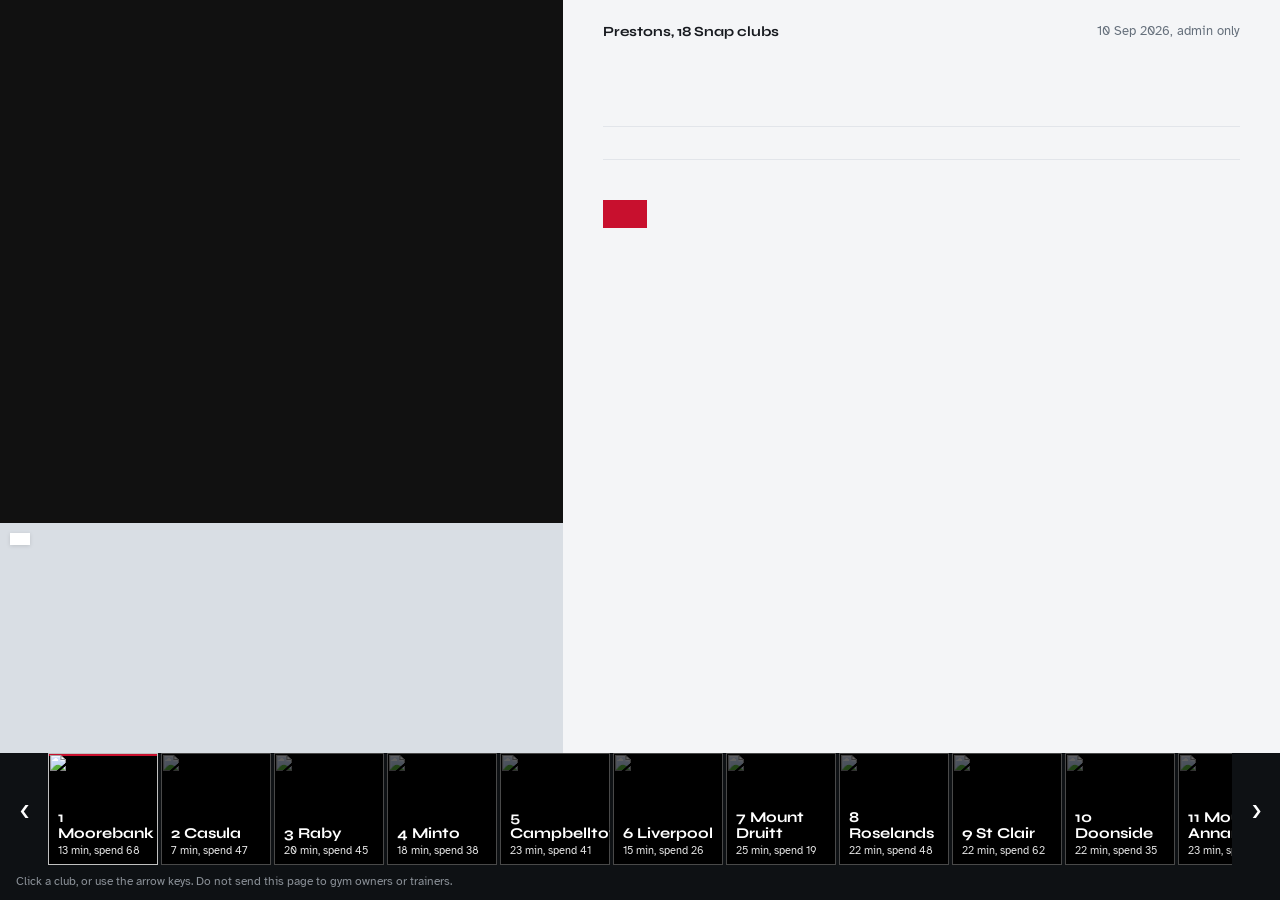
==== commit 1dc3af66: "Add 10 more Snaps outside the original 25 min set" ====
--- a/index.html
+++ b/index.html
@@ -286,7 +286,8 @@
   .arrow:hover { background: #1a1e24; }
   .strip {
     display: grid;
-    grid-template-columns: repeat(8, minmax(0, 1fr));
+    grid-template-columns: repeat(18, minmax(110px, 1fr));
+    overflow-x: auto;
     gap: 3px;
   }
   .chip {
@@ -369,7 +370,7 @@
     </div>
     <div class="copy">
       <header class="top">
-        <strong>Prestons, eight Snap clubs</strong>
+        <strong>Prestons, 18 Snap clubs</strong>
         <span>10 Sep 2026, admin only</span>
       </header>
       <p class="flag" id="flag"></p>
@@ -734,6 +735,423 @@
       ["Fred Succar", "PT", "https://storage-prod.twotaps.io/uploads/images/d405c8b5-ca9f-49dc-b0c0-531de14bae71/IMG6598-1.jpg?w=200"]
     ]
   }
+  ,
+  {
+    id: "stclair",
+    rank: 9,
+    name: "St Clair",
+    flag: "Worth a look",
+    tone: "go",
+    addr: "Shop 16, 155 Bennett Road, St Clair NSW 2759",
+    drive: "22 min",
+    km: "25.6 km",
+    lat: -33.794959237010026,
+    lng: 150.7892324107451,
+    ig: "https://www.instagram.com/snapfitnessstclair/",
+    igUser: "snapfitnessstclair",
+    likeMelb: "Same income band as Preston in Melbourne. Household about $2,067/wk.",
+    spend: "62",
+    spendNote: "Preston",
+    master: "51",
+    members: "~700",
+    sqm: "~450",
+    fit: "Mid-new 70",
+    pts: "3",
+    hh: "$2,067/wk",
+    reviews: "See club",
+    why: "Family Penrith-side suburb with real income. Three PTs already on the floor (Chris head PT, James, Nicole). Not empty, but the catchment can pay. Ask Mischa about list access.",
+    phone: "0447 094 861",
+    tel: "+61447094861",
+    email: "stclair@snapfitness.com.au",
+    web: "https://www.snapfitness.com/au/gyms/st-clair",
+    hub: "https://app.hubspot.com/contacts/39907799/record/0-2/58298966418",
+    photos: [
+      "https://storage-prod.twotaps.io/uploads/images/4d98d918-7b62-48be-ab02-1941af5bf71c/Snap-Fitness-ST-CLAIR-01-1.jpg?w=720",
+      "https://storage-prod.twotaps.io/uploads/images/4e764c40-1669-47cd-8d88-e1557a4fa360/Snap-Fitness-ST-CLAIR-13.jpg?w=720",
+      "https://storage-prod.twotaps.io/uploads/images/e88da45a-eb76-4583-8770-4172602b7af5/Snap-Fitness-ST-CLAIR-07.jpg?w=720",
+      "https://storage-prod.twotaps.io/uploads/images/c9bef11a-e83c-4960-a983-4171c46e88fa/IMG0893.jpeg?w=720"
+    ],
+    team: [
+      ["Mischa", "Manager", "https://storage-prod.twotaps.io/uploads/images/eb85b070-1c9a-4184-910b-45e6ff7881f7/IMG1037.jpeg?w=200"],
+      ["Lara", "Asst", "https://storage-prod.twotaps.io/uploads/images/a2420920-9e99-40f1-8097-603d8ea6b494/IMG5816.jpeg?w=200"],
+      ["Chris", "Head PT", "https://storage-prod.twotaps.io/uploads/images/4214e5e4-aaca-4a9e-8784-d6d483c70cbf/IMG1032.jpeg?w=200"],
+      ["James", "PT", "https://storage-prod.twotaps.io/uploads/images/ab66018a-ef19-475f-a68c-1cbfa1bad0fb/IMG0883.jpeg?w=200"],
+      ["Nicole", "PT", "https://storage-prod.twotaps.io/uploads/images/08ba1357-ed4c-4671-baa6-00b09ae69042/IMG0921.jpeg?w=200"]
+    ]
+  },
+  {
+    id: "doonside",
+    rank: 10,
+    name: "Doonside",
+    flag: "Skip, list is full",
+    tone: "no",
+    addr: "185 Knox Road, Doonside NSW 2767",
+    drive: "22 min",
+    km: "26.9 km",
+    lat: -33.748888,
+    lng: 150.867364,
+    ig: "https://www.instagram.com/snapfitnessdoonside/",
+    igUser: "snapfitnessdoonside",
+    likeMelb: "Income sits nearer Sunshine in Melbourne than Preston.",
+    spend: "35",
+    spendNote: "Sunshine-adj",
+    master: "32",
+    members: "~700",
+    sqm: "~500",
+    fit: "New-look 80",
+    pts: "4",
+    hh: "$1,550/wk",
+    reviews: "See club",
+    why: "Close drive but four PTs already (Cameron, Andres, Blayke, Nicole) plus a manager. Catchment is weaker than St Clair. Do not lead with it.",
+    phone: "0493 072 290",
+    tel: "+61493072290",
+    email: "doonside@snapfitness.com.au",
+    web: "https://www.snapfitness.com/au/gyms/doonside",
+    hub: "https://app.hubspot.com/contacts/39907799/record/0-2/58298966417",
+    photos: [
+      "https://storage-prod.twotaps.io/uploads/images/37a1dbce-46f7-46fe-aa3b-2dfad659770a/IMG_0523-2-min.webp?w=720",
+      "https://storage-prod.twotaps.io/uploads/images/fd42b632-c7dc-473c-8368-fe2cdd9b9a06/0M6A0487-min.webp?w=720",
+      "https://storage-prod.twotaps.io/uploads/images/eff17f67-ba0e-4d5a-9905-ebd9b38f2769/0M6A0504-min.webp?w=720",
+      "https://storage-prod.twotaps.io/uploads/images/c3546d3b-bf31-4220-a6d8-08d02ef6da01/0M6A0665-min.webp?w=720"
+    ],
+    team: [
+      ["Andrei Mapue", "Manager", "https://storage-prod.twotaps.io/uploads/images/780c0c71-cc9e-4be8-81d6-1b0d6d99cd76/IMG7257.JPG?w=200"],
+      ["REV", "Asst", "https://storage-prod.twotaps.io/uploads/images/9fad685f-8dd3-43d9-a7cb-e67275514498/3.png?w=200"],
+      ["Cameron", "PT", "https://storage-prod.twotaps.io/uploads/images/3bf6dc32-a884-4995-a0c6-7800ee6f04ac/22700.webp?w=200"],
+      ["Andres", "PT", "https://storage-prod.twotaps.io/uploads/images/59763cdc-f8f1-445b-9f98-69fa2dff518f/image0-12.jpeg?w=200"],
+      ["Blayke", "PT", "https://storage-prod.twotaps.io/uploads/images/4ccdd721-5a52-4039-b4dd-40cf3b1a7bdc/IMG3912.JPG?w=200"]
+    ]
+  },
+  {
+    id: "mountannan",
+    rank: 11,
+    name: "Mount Annan",
+    flag: "Income good, list full",
+    tone: "hold",
+    addr: "Shop T31-T32, Mt Annan Marketplace, 11-13 Main Street, Mount Annan NSW 2567",
+    drive: "23 min",
+    km: "22.6 km",
+    lat: -34.048354,
+    lng: 150.758343,
+    ig: "https://www.instagram.com/snapfitnessmtannan247/",
+    igUser: "snapfitnessmtannan247",
+    likeMelb: "Same income band as Preston in Melbourne, maybe stronger. Household about $2,395/wk.",
+    spend: "72",
+    spendNote: "Preston",
+    master: "50",
+    members: "~800",
+    sqm: "~550",
+    fit: "New 80",
+    pts: "4",
+    hh: "$2,395/wk",
+    reviews: "See club",
+    why: "Best extra catchment on income. Four dedicated PTs (Cruise, Grant, Adam, Jen) plus creche. Same problem as Campbelltown: busy room, not an open list. Only if Moorebank and Casula both fail.",
+    phone: "0412 888 809",
+    tel: "+61412888809",
+    email: "mtannan@snapfitness.com.au",
+    web: "https://www.snapfitness.com/au/gyms/mount-annan",
+    hub: "https://app.hubspot.com/contacts/39907799/record/0-2/58298966419",
+    photos: [
+      "https://storage-prod.twotaps.io/uploads/images/8320c671-4f66-444f-8fdd-f625d0618c38/IMG_2848.JPG?w=720",
+      "https://storage-prod.twotaps.io/uploads/images/ed4b7086-ef8c-47e4-a204-6b39cc26efbe/IMG_2642.JPG?w=720",
+      "https://storage-prod.twotaps.io/uploads/images/bf84c5b1-1005-42a8-b7b1-5a50dddabae8/MA8.webp?w=720",
+      "https://storage-prod.twotaps.io/uploads/images/fb85bced-6b37-46b1-8d35-996486a2b318/IMG_2849.JPG?w=720"
+    ],
+    team: [
+      ["Naz", "Manager", "https://storage-prod.twotaps.io/uploads/images/60fcc2cf-5820-448b-a200-20e4dbbd8ac3/Screenshot-2026-01-23-145817.jpg?w=200"],
+      ["Cruise", "PT", "https://storage-prod.twotaps.io/uploads/images/7a570d17-3b4a-480f-855d-1a444612ce9c/IMG6663.jpg?w=200"],
+      ["Grant", "PT", "https://storage-prod.twotaps.io/uploads/images/1c32437e-ecb6-46c3-b885-5c5797289d80/IMG8595.jpg?w=200"],
+      ["Adam", "PT", "https://storage-prod.twotaps.io/uploads/images/ab09c7ee-9bc5-4de4-b6a7-d5a8755a8010/Adam-PT.jpg?w=200"],
+      ["Jen", "PT", "https://storage-prod.twotaps.io/uploads/images/b24451f1-f8e9-4d3a-beb6-924497160877/1000043207.jpg?w=200"]
+    ]
+  },
+  {
+    id: "beverlyhills",
+    rank: 12,
+    name: "Beverly Hills",
+    flag: "No PT on the page",
+    tone: "hold",
+    addr: "Unit 1, 447-453 King Georges Road, Beverly Hills NSW 2209",
+    drive: "24 min",
+    km: "22.4 km",
+    lat: -33.950937493729924,
+    lng: 151.08161732461267,
+    ig: "https://www.instagram.com/snapfitnessbeverlyhills/",
+    igUser: "snapfitnessbeverlyhills",
+    likeMelb: "Weaker than Preston in Melbourne. Mid-tier Melbourne income.",
+    spend: "52",
+    spendNote: "borderline",
+    master: "48",
+    members: "~500",
+    sqm: "~400",
+    fit: "New 75",
+    pts: "0 listed",
+    hh: "$1,850/wk",
+    reviews: "See club",
+    why: "Meet the Team is manager, assistant, sales. No dedicated PT on the website. That can mean an open list or a club that does not run PT. Ask Leah which it is before you get excited.",
+    phone: "0499 498 033",
+    tel: "+61499498033",
+    email: "beverlyhills@snapfitness.com.au",
+    web: "https://www.snapfitness.com/au/gyms/beverly-hills",
+    hub: "https://app.hubspot.com/contacts/39907799/record/0-2/58298966415",
+    photos: [
+      "https://storage-prod.twotaps.io/uploads/images/fe3b6231-89bc-481e-9cf1-aa1ccd8cf3b5/IMG5575.jpeg?w=720",
+      "https://storage-prod.twotaps.io/uploads/images/bf3d55ce-53af-432c-82b4-bc33ad4149f6/IMG5440.jpeg?w=720",
+      "https://storage-prod.twotaps.io/uploads/images/a28f6424-4220-449d-9365-44f281915979/IMG5582.jpeg?w=720",
+      "https://storage-prod.twotaps.io/uploads/images/1dc5bc4d-f055-4713-b362-ae56b726dd16/IMG5516.jpeg?w=720"
+    ],
+    team: [
+      ["Leah", "Manager", "https://storage-prod.twotaps.io/uploads/images/da610560-7bcd-4131-976b-134617db986a/IMG0604.jpeg?w=200"],
+      ["Alex", "Asst", "https://storage-prod.twotaps.io/uploads/images/aac17c9b-85b3-4fc0-94e5-0590919190d2/IMG0602.jpeg?w=200"],
+      ["Ben", "Sales", "https://storage-prod.twotaps.io/uploads/images/8726ad77-72e1-4f58-b6a0-34242970aad6/IMG0600.jpeg?w=200"]
+    ]
+  },
+  {
+    id: "stmarys",
+    rank: 13,
+    name: "St Marys",
+    flag: "Roster missing",
+    tone: "hold",
+    addr: "382 Great Western Highway, St Marys NSW 2760",
+    drive: "25 min",
+    km: "29.2 km",
+    lat: -33.76976,
+    lng: 150.772157,
+    ig: "https://www.instagram.com/snapfitnessstmarys/",
+    igUser: "snapfitnessstmarys",
+    likeMelb: "Income sits nearer Sunshine in Melbourne than Preston.",
+    spend: "30",
+    spendNote: "Sunshine-adj",
+    master: "33",
+    members: "~400",
+    sqm: "~400",
+    fit: "New 70",
+    pts: "0 listed",
+    hh: "$1,450/wk",
+    reviews: "See club",
+    why: "No Meet the Team on the website. Looks newer. Catchment is weak. Fine as a last-resort west option, not a lead.",
+    phone: "0454 777 111",
+    tel: "+61454777111",
+    email: "stmarys@snapfitness.com.au",
+    web: "https://www.snapfitness.com/au/gyms/st-marys",
+    hub: "https://app.hubspot.com/contacts/39907799/record/0-2/58298966413",
+    photos: [
+      "https://storage-prod.twotaps.io/uploads/images/879c3fe0-2718-44af-92c1-73506f673dc0/St-Marys.png?w=720",
+      "https://storage-prod.twotaps.io/uploads/images/c4a60dc9-3780-45a9-bec9-a70b373cca9f/staff-celebration.jpg?w=720",
+      "https://storage-prod.twotaps.io/uploads/images/8e90e441-95d9-4d1d-82e3-e7ef7a5cba3e/pers1.png?w=720",
+      "https://storage-prod.twotaps.io/uploads/images/05c107ca-ee13-4cba-b402-ab0fc7b21c29/free7.png?w=720"
+    ],
+    team: []
+  },
+  {
+    id: "yagoona",
+    rank: 14,
+    name: "Yagoona",
+    flag: "Skip for buying power",
+    tone: "no",
+    addr: "572-578 Hume Highway, Yagoona NSW 2199",
+    drive: "26 min",
+    km: "20.8 km",
+    lat: -33.906991,
+    lng: 151.021609,
+    ig: "https://www.instagram.com/snapfitnessyagoona/",
+    igUser: "snapfitnessyagoona",
+    likeMelb: "Income sits nearer Sunshine in Melbourne than Preston. Household about $1,438/wk.",
+    spend: "32",
+    spendNote: "Sunshine-adj",
+    master: "30",
+    members: "~550",
+    sqm: "~450",
+    fit: "Mid 60",
+    pts: "2 listed",
+    hh: "$1,438/wk",
+    reviews: "See club",
+    why: "Was just outside the first 25 min cut. Two people listed as Trainer plus two owners. Do not pick this for buying power.",
+    phone: "0416 668 781",
+    tel: "+61416668781",
+    email: "yagoona@snapfitness.com.au",
+    web: "https://www.snapfitness.com/au/gyms/yagoona",
+    hub: "https://app.hubspot.com/contacts/39907799/record/0-2/58298966412",
+    photos: [
+      "https://storage-prod.twotaps.io/uploads/images/e03d51ec-765e-41f4-8263-6a297ec71939/SF312.jpg?w=720",
+      "https://storage-prod.twotaps.io/uploads/images/d75febf4-dd0d-475a-9fd1-5a247fb484f5/SF334.jpg?w=720",
+      "https://storage-prod.twotaps.io/uploads/images/d7492f14-fbe0-4e5c-8c0d-247640cb1d80/SF2003.jpg?w=720",
+      "https://storage-prod.twotaps.io/uploads/images/173ec2ee-d098-4c1f-ac6f-6749f4d27cfd/SF2047.jpg?w=720"
+    ],
+    team: [
+      ["Jamie", "Trainer", "https://storage-prod.twotaps.io/uploads/images/1f7921c9-280d-4998-8abe-950a6ab33dc1/18865.webp?w=200"],
+      ["Alex", "Trainer", "https://storage-prod.twotaps.io/uploads/images/fee9ad2c-222b-43a1-9130-d5b7e7e8705a/IMG3935.jpeg?w=200"],
+      ["Lamees", "Owner", "https://storage-prod.twotaps.io/uploads/images/6bba8856-a2f6-4fac-9ba3-a172f08e6da0/18867.webp?w=200"],
+      ["Nathaniel", "Owner", "https://storage-prod.twotaps.io/uploads/images/1417a01b-f06e-4cfb-9daf-b0e33068809a/18868.webp?w=200"]
+    ]
+  },
+  {
+    id: "glenmorepark",
+    rank: 15,
+    name: "Glenmore Park",
+    flag: "Worth a look, further",
+    tone: "hold",
+    addr: "92-98 Glenmore Ridge Drive, Glenmore Park NSW 2745",
+    drive: "27 min",
+    km: "32.8 km",
+    lat: -33.80136320440671,
+    lng: 150.68164443770507,
+    ig: "https://www.instagram.com/snapfitnessglenmorepark/",
+    igUser: "snapfitnessglenmorepark",
+    likeMelb: "Same income band as Preston in Melbourne.",
+    spend: "63",
+    spendNote: "Preston",
+    master: "48",
+    members: "~650",
+    sqm: "~500",
+    fit: "New 78",
+    pts: "3",
+    hh: "$2,100/wk",
+    reviews: "See club",
+    why: "Penrith growth suburb with real income. Three PTs (Kristy, Brett, Tyson). Drive is the issue, 27 min. Backup west option after St Clair.",
+    phone: "0493 868 883",
+    tel: "+61493868883",
+    email: "glenmorepark@snapfitness.com.au",
+    web: "https://www.snapfitness.com/au/gyms/glenmore-park",
+    hub: "https://app.hubspot.com/contacts/39907799/record/0-2/58298966411",
+    photos: [
+      "https://storage-prod.twotaps.io/uploads/images/6bebb561-cceb-4740-92bd-056334102046/IMG4075.jpeg?w=720",
+      "https://storage-prod.twotaps.io/uploads/images/cd931703-544f-4d6c-a110-73eaa3df42cc/IMG4063.jpeg?w=720",
+      "https://storage-prod.twotaps.io/uploads/images/23da8f5f-0ce9-4b84-9e32-0ed4da763f98/IMG4060.jpeg?w=720",
+      "https://storage-prod.twotaps.io/uploads/images/1b4cffa9-d3e7-4eb1-99f8-728c81f69ca9/IMG4086.jpeg?w=720"
+    ],
+    team: [
+      ["Kristy", "PT", "https://storage-prod.twotaps.io/uploads/images/2938704a-950a-4b46-91a1-96b1c9ecef23/IMG0667.jpg?w=200"],
+      ["Brett", "PT", "https://storage-prod.twotaps.io/uploads/images/284eb341-034c-41e8-813d-a592ce07ee2a/IMG0579.jpeg?w=200"],
+      ["Tyson", "PT", "https://storage-prod.twotaps.io/uploads/images/11de2d5f-a46d-4a94-aa87-4ed871887483/IMG0680.jpg?w=200"],
+      ["Erin Degiorgio", "Sales", "https://storage-prod.twotaps.io/uploads/images/3a330cfb-588d-49c1-82da-c9c2d1c855e9/DSCF1120.JPG?w=200"]
+    ]
+  },
+  {
+    id: "canterbury",
+    rank: 16,
+    name: "Canterbury",
+    flag: "Mid, further east",
+    tone: "hold",
+    addr: "Shop 7/8, 1 Cooks Avenue, Canterbury NSW 2193",
+    drive: "27 min",
+    km: "27.5 km",
+    lat: -33.915344,
+    lng: 151.111643,
+    ig: "https://www.instagram.com/snapfitnesscanterbury/",
+    igUser: "snapfitnesscanterbury",
+    likeMelb: "Weaker than Preston in Melbourne. Mid-tier Melbourne income.",
+    spend: "44",
+    spendNote: "borderline",
+    master: "40",
+    members: "~600",
+    sqm: "~400",
+    fit: "Mid-new 70",
+    pts: "2",
+    hh: "$1,700/wk",
+    reviews: "See club",
+    why: "Two PTs (John, Hanson). Long east drive, similar energy to Roselands. Skip unless the west and south options fail.",
+    phone: "0402 755 320",
+    tel: "+61402755320",
+    email: "canterbury@snapfitness.com.au",
+    web: "https://www.snapfitness.com/au/gyms/canterbury",
+    hub: "https://app.hubspot.com/contacts/39907799/record/0-2/58298966414",
+    photos: [
+      "https://storage-prod.twotaps.io/uploads/images/436307a4-4a0d-4d58-9919-c2adf6d65c4f/DSC7506.jpg?w=720",
+      "https://storage-prod.twotaps.io/uploads/images/c4dc1152-69db-436b-9156-e77c9c4d5f7e/IMG_6465.jpg?w=720",
+      "https://storage-prod.twotaps.io/uploads/images/e3270b6a-aed4-4dda-8139-6fa26588a92f/IMG_7828.jpg?w=720",
+      "https://storage-prod.twotaps.io/uploads/images/077e1396-e806-46b8-8924-a33d481a316a/IMG_7833.jpg?w=720"
+    ],
+    team: [
+      ["Afrin Akter", "Manager", "https://storage-prod.twotaps.io/uploads/images/4dc6aa4a-b61b-401f-ae60-e7931176c913/IMG4400.JPG?w=200"],
+      ["John Zaronias", "PT", "https://storage-prod.twotaps.io/uploads/images/db58dd34-cc71-4202-b9cd-aefa4b70c2cb/IMG-20250814-WA0003.jpg?w=200"],
+      ["Hanson Ooi", "PT", "https://storage-prod.twotaps.io/uploads/images/ace6a2f7-5489-4960-89df-22f5ebdbc909/promo-photo---H.Ooi%20CANT.jpg?w=200"]
+    ]
+  },
+  {
+    id: "blacktown",
+    rank: 17,
+    name: "Blacktown",
+    flag: "Skip, Sunshine-adj",
+    tone: "no",
+    addr: "92 Main Street, Blacktown NSW 2148",
+    drive: "28 min",
+    km: "27.3 km",
+    lat: -33.77039721442179,
+    lng: 150.90934760321662,
+    ig: "https://www.instagram.com/snapfitnessblacktown/",
+    igUser: "snapfitnessblacktown",
+    likeMelb: "Income sits nearer Sunshine in Melbourne than Preston.",
+    spend: "33",
+    spendNote: "Sunshine-adj",
+    master: "28",
+    members: "~800",
+    sqm: "~500",
+    fit: "New 82",
+    pts: "3",
+    hh: "$1,550/wk",
+    reviews: "See club",
+    why: "Shiny new-looking box, three PTs (Logan, Vick, Michel). Catchment is the problem. Do not lead with it.",
+    phone: "0450 227 227",
+    tel: "+61450227227",
+    email: "blacktown@snapfitness.com.au",
+    web: "https://www.snapfitness.com/au/gyms/blacktown",
+    hub: "https://app.hubspot.com/contacts/39907799/record/0-2/58298966416",
+    photos: [
+      "https://storage-prod.twotaps.io/uploads/images/3853d028-b2e5-48ae-ad28-8c9831af0a6f/DJI202412210809080301D-2.jpg?w=720",
+      "https://storage-prod.twotaps.io/uploads/images/da74ae5b-b22d-45b7-a343-4160cf49eb7b/DJI202412210804450292D-2.jpg?w=720",
+      "https://storage-prod.twotaps.io/uploads/images/70e30a7f-c729-4ef4-92b0-b1600caa821b/DJI202412210803080289D-2.jpg?w=720",
+      "https://storage-prod.twotaps.io/uploads/images/55d3a214-1f81-4dcd-b1d3-0a5569ea94a6/DSC00615.webp?w=720"
+    ],
+    team: [
+      ["Rosie", "Manager", "https://storage-prod.twotaps.io/uploads/images/8d85ae31-c1e9-4e70-994c-db9f6343afa2/Club-manager-photo-Rosie.webp?w=200"],
+      ["Mia", "Asst", "https://storage-prod.twotaps.io/uploads/images/1555d093-2145-446c-87ee-3806a61540af/Mia-Spencer.jpeg?w=200"],
+      ["Logan", "PT", "https://storage-prod.twotaps.io/uploads/images/64fc55ad-43bd-43f7-ad9c-5968b93d4bb3/WhatsApp-Image-2026-04-15-at-9.46.13%20AM%20(1).jpeg?w=200"],
+      ["Vick", "PT", "https://storage-prod.twotaps.io/uploads/images/23ca0f4c-f110-4776-aa7c-eb9d91ffecd1/WhatsApp-Image-2026-04-15-at-9.46.12%20AM.jpeg?w=200"],
+      ["Michel", "PT", "https://storage-prod.twotaps.io/uploads/images/cff7e713-dca5-40f6-b484-a31ab172bdb7/WhatsApp-Image-2026-04-15-at-9.46.13%20AM.jpeg?w=200"]
+    ]
+  },
+  {
+    id: "fairfield",
+    rank: 18,
+    name: "Fairfield",
+    flag: "Skip, Sunshine",
+    tone: "no",
+    addr: "Fairfield Forum Level 1, 8-36 Station Street, Fairfield NSW 2165",
+    drive: "30 min",
+    km: "18.8 km",
+    lat: -33.867702,
+    lng: 150.9527025,
+    ig: "https://www.instagram.com/snapfitnessfairfield/",
+    igUser: "snapfitnessfairfield",
+    likeMelb: "Income sits with Sunshine in Melbourne. Household about $1,114/wk.",
+    spend: "18",
+    spendNote: "Sunshine",
+    master: "22",
+    members: "~500",
+    sqm: "~400",
+    fit: "Mid 60",
+    pts: "0 listed",
+    hh: "$1,114/wk",
+    reviews: "See club",
+    why: "Manager and assistant only on the page. Closest extra as the crow flies, slowest in traffic of this add-on set. Do not pick it for buying power.",
+    phone: "0435 841 880",
+    tel: "+61435841880",
+    email: "fairfield@snapfitness.com.au",
+    web: "https://www.snapfitness.com/au/gyms/fairfield",
+    hub: "https://app.hubspot.com/contacts/39907799/record/0-2/58298966410",
+    photos: [
+      "https://storage-prod.twotaps.io/uploads/images/78fa504d-ea12-4cde-baab-e37dab9396f0/IMG1992.jpeg?w=720",
+      "https://storage-prod.twotaps.io/uploads/images/a4921b18-d475-4796-b93b-69b2caf1d780/DSC03758.JPG?w=720",
+      "https://storage-prod.twotaps.io/uploads/images/f08199ea-dcda-4f5a-9526-dd37dff34d46/DSC01937.JPG?w=720",
+      "https://storage-prod.twotaps.io/uploads/images/219ad313-3abe-4fad-8c35-47d565663ed0/DSC03753.JPG?w=720"
+    ],
+    team: [
+      ["Krestian Khanou", "Manager", "https://storage-prod.twotaps.io/uploads/images/fa10b4a5-e9a1-4c42-9666-b40cdd097611/DSC03794.JPG?w=200"],
+      ["Suki Gunasekera", "Asst", "https://storage-prod.twotaps.io/uploads/images/182d7b8b-cda2-4923-8e20-f79f02fd307a/file00000000261471f8b4d189dcc580e7ff.png?w=200"]
+    ]
+  }
+
 ];
 
 let i = 0;
@@ -802,7 +1220,7 @@
   const c = clubs[i];
   if (!keepPhoto) photo = 0;
   document.getElementById("flag").className = "flag " + c.tone;
-  document.getElementById("flag").textContent = c.rank + " of 8. " + c.flag;
+  document.getElementById("flag").textContent = c.rank + " of 18. " + c.flag;
   document.getElementById("name").textContent = c.name;
   document.getElementById("where").textContent = c.addr + ". " + c.drive + " from Prestons, " + c.km + ".";
   document.getElementById("why").textContent = c.why;
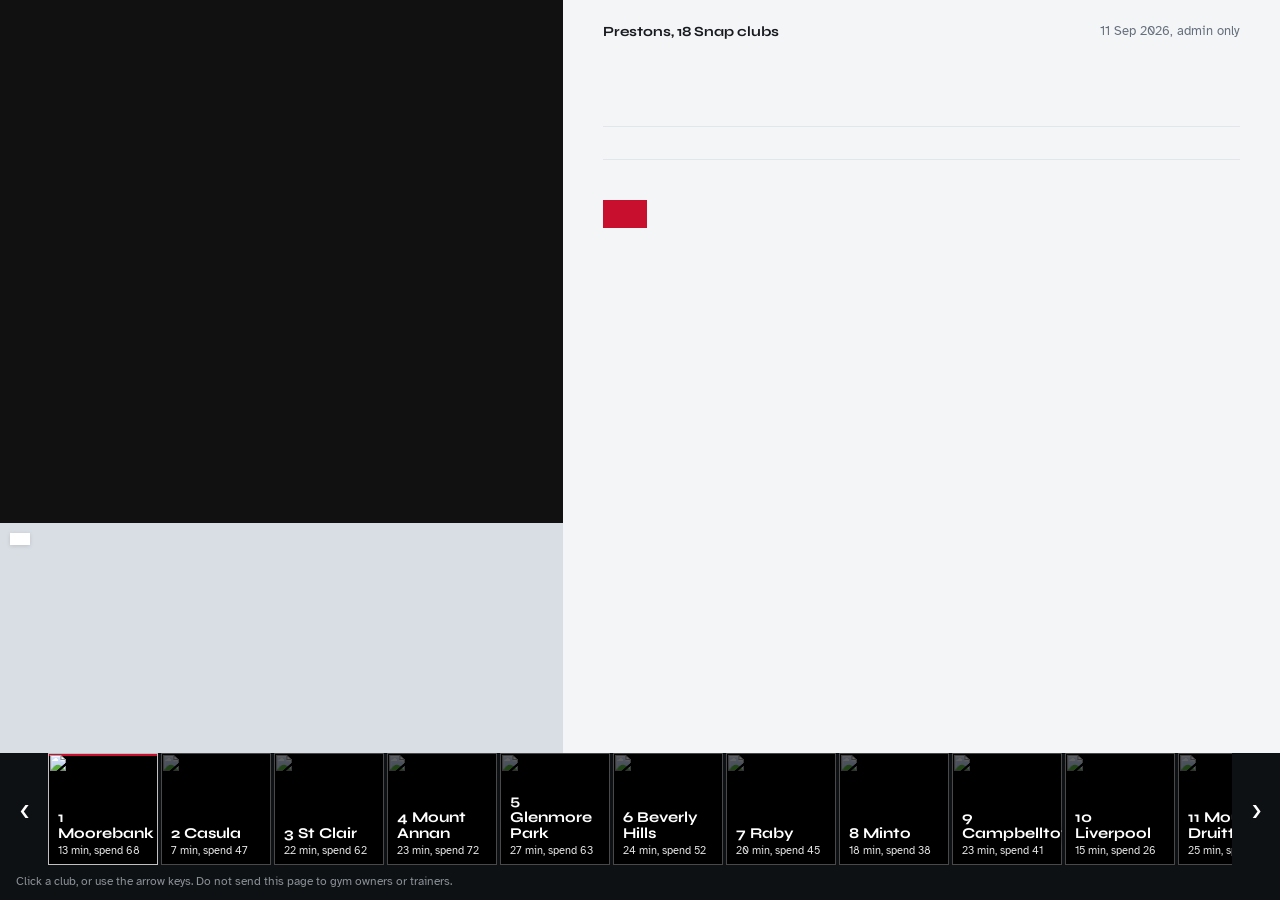
==== commit 83c12131: "Rank all 18 clubs by Master Opportunity Score" ====
--- a/index.html
+++ b/index.html
@@ -371,7 +371,7 @@
     <div class="copy">
       <header class="top">
         <strong>Prestons, 18 Snap clubs</strong>
-        <span>10 Sep 2026, admin only</span>
+        <span>11 Sep 2026, admin only</span>
       </header>
       <p class="flag" id="flag"></p>
       <h2 class="club" id="name"></h2>
@@ -426,7 +426,7 @@
     pts: "1",
     hh: "$2,201/wk",
     reviews: "New club",
-    why: "Only catchment in the set that can pay. Brand-new floor, one PT (Conan), and the desk already sells a free 2-step PT session. F45 and Soul Society sit nearby. Ask Isaac if Conan is building on the full list.",
+    why: "Best mix of buying power and an open floor. Brand-new floor, one PT (Conan), and the desk already sells a free 2-step PT session. F45 and Soul Society sit nearby. Ask Isaac if Conan is building on the full list.",
     phone: "0466 725 625",
     tel: "+61466725625",
     email: "moorebank@snapfitness.com.au",
@@ -486,8 +486,177 @@
     ]
   },
   {
+    id: "stclair",
+    rank: 3,
+    name: "St Clair",
+    flag: "Worth a look",
+    tone: "go",
+    addr: "Shop 16, 155 Bennett Road, St Clair NSW 2759",
+    drive: "22 min",
+    km: "25.6 km",
+    lat: -33.794959237010026,
+    lng: 150.7892324107451,
+    ig: "https://www.instagram.com/snapfitnessstclair/",
+    igUser: "snapfitnessstclair",
+    likeMelb: "Same income band as Preston in Melbourne. Household about $2,067/wk.",
+    spend: "62",
+    spendNote: "Preston",
+    master: "51",
+    members: "~700",
+    sqm: "~450",
+    fit: "Mid-new 70",
+    pts: "3",
+    hh: "$2,067/wk",
+    reviews: "See club",
+    why: "Family Penrith-side suburb with real income. Three PTs already on the floor (Chris head PT, James, Nicole). Not empty, but the catchment can pay. Ask Mischa about list access.",
+    phone: "0447 094 861",
+    tel: "+61447094861",
+    email: "stclair@snapfitness.com.au",
+    web: "https://www.snapfitness.com/au/gyms/st-clair",
+    hub: "https://app.hubspot.com/contacts/39907799/record/0-2/58298966418",
+    photos: [
+      "https://storage-prod.twotaps.io/uploads/images/4d98d918-7b62-48be-ab02-1941af5bf71c/Snap-Fitness-ST-CLAIR-01-1.jpg?w=720",
+      "https://storage-prod.twotaps.io/uploads/images/4e764c40-1669-47cd-8d88-e1557a4fa360/Snap-Fitness-ST-CLAIR-13.jpg?w=720",
+      "https://storage-prod.twotaps.io/uploads/images/e88da45a-eb76-4583-8770-4172602b7af5/Snap-Fitness-ST-CLAIR-07.jpg?w=720",
+      "https://storage-prod.twotaps.io/uploads/images/c9bef11a-e83c-4960-a983-4171c46e88fa/IMG0893.jpeg?w=720"
+    ],
+    team: [
+      ["Mischa", "Manager", "https://storage-prod.twotaps.io/uploads/images/eb85b070-1c9a-4184-910b-45e6ff7881f7/IMG1037.jpeg?w=200"],
+      ["Lara", "Asst", "https://storage-prod.twotaps.io/uploads/images/a2420920-9e99-40f1-8097-603d8ea6b494/IMG5816.jpeg?w=200"],
+      ["Chris", "Head PT", "https://storage-prod.twotaps.io/uploads/images/4214e5e4-aaca-4a9e-8784-d6d483c70cbf/IMG1032.jpeg?w=200"],
+      ["James", "PT", "https://storage-prod.twotaps.io/uploads/images/ab66018a-ef19-475f-a68c-1cbfa1bad0fb/IMG0883.jpeg?w=200"],
+      ["Nicole", "PT", "https://storage-prod.twotaps.io/uploads/images/08ba1357-ed4c-4671-baa6-00b09ae69042/IMG0921.jpeg?w=200"]
+    ]
+  },
+  {
+    id: "mountannan",
+    rank: 4,
+    name: "Mount Annan",
+    flag: "Income good, list full",
+    tone: "hold",
+    addr: "Shop T31-T32, Mt Annan Marketplace, 11-13 Main Street, Mount Annan NSW 2567",
+    drive: "23 min",
+    km: "22.6 km",
+    lat: -34.048354,
+    lng: 150.758343,
+    ig: "https://www.instagram.com/snapfitnessmtannan247/",
+    igUser: "snapfitnessmtannan247",
+    likeMelb: "Same income band as Preston in Melbourne, maybe stronger. Household about $2,395/wk.",
+    spend: "72",
+    spendNote: "Preston",
+    master: "50",
+    members: "~800",
+    sqm: "~550",
+    fit: "New 80",
+    pts: "4",
+    hh: "$2,395/wk",
+    reviews: "See club",
+    why: "Best extra catchment on income. Four dedicated PTs (Cruise, Grant, Adam, Jen) plus creche. Same problem as Campbelltown: busy room, not an open list. Only if Moorebank, Casula and St Clair fail.",
+    phone: "0412 888 809",
+    tel: "+61412888809",
+    email: "mtannan@snapfitness.com.au",
+    web: "https://www.snapfitness.com/au/gyms/mount-annan",
+    hub: "https://app.hubspot.com/contacts/39907799/record/0-2/58298966419",
+    photos: [
+      "https://storage-prod.twotaps.io/uploads/images/8320c671-4f66-444f-8fdd-f625d0618c38/IMG_2848.JPG?w=720",
+      "https://storage-prod.twotaps.io/uploads/images/ed4b7086-ef8c-47e4-a204-6b39cc26efbe/IMG_2642.JPG?w=720",
+      "https://storage-prod.twotaps.io/uploads/images/bf84c5b1-1005-42a8-b7b1-5a50dddabae8/MA8.webp?w=720",
+      "https://storage-prod.twotaps.io/uploads/images/fb85bced-6b37-46b1-8d35-996486a2b318/IMG_2849.JPG?w=720"
+    ],
+    team: [
+      ["Naz", "Manager", "https://storage-prod.twotaps.io/uploads/images/60fcc2cf-5820-448b-a200-20e4dbbd8ac3/Screenshot-2026-01-23-145817.jpg?w=200"],
+      ["Cruise", "PT", "https://storage-prod.twotaps.io/uploads/images/7a570d17-3b4a-480f-855d-1a444612ce9c/IMG6663.jpg?w=200"],
+      ["Grant", "PT", "https://storage-prod.twotaps.io/uploads/images/1c32437e-ecb6-46c3-b885-5c5797289d80/IMG8595.jpg?w=200"],
+      ["Adam", "PT", "https://storage-prod.twotaps.io/uploads/images/ab09c7ee-9bc5-4de4-b6a7-d5a8755a8010/Adam-PT.jpg?w=200"],
+      ["Jen", "PT", "https://storage-prod.twotaps.io/uploads/images/b24451f1-f8e9-4d3a-beb6-924497160877/1000043207.jpg?w=200"]
+    ]
+  },
+  {
+    id: "glenmorepark",
+    rank: 5,
+    name: "Glenmore Park",
+    flag: "Worth a look, further",
+    tone: "hold",
+    addr: "92-98 Glenmore Ridge Drive, Glenmore Park NSW 2745",
+    drive: "27 min",
+    km: "32.8 km",
+    lat: -33.80136320440671,
+    lng: 150.68164443770507,
+    ig: "https://www.instagram.com/snapfitnessglenmorepark/",
+    igUser: "snapfitnessglenmorepark",
+    likeMelb: "Same income band as Preston in Melbourne.",
+    spend: "63",
+    spendNote: "Preston",
+    master: "48",
+    members: "~650",
+    sqm: "~500",
+    fit: "New 78",
+    pts: "3",
+    hh: "$2,100/wk",
+    reviews: "See club",
+    why: "Penrith growth suburb with real income. Three PTs (Kristy, Brett, Tyson). Drive is the issue, 27 min. Backup west option after St Clair.",
+    phone: "0493 868 883",
+    tel: "+61493868883",
+    email: "glenmorepark@snapfitness.com.au",
+    web: "https://www.snapfitness.com/au/gyms/glenmore-park",
+    hub: "https://app.hubspot.com/contacts/39907799/record/0-2/58298966411",
+    photos: [
+      "https://storage-prod.twotaps.io/uploads/images/6bebb561-cceb-4740-92bd-056334102046/IMG4075.jpeg?w=720",
+      "https://storage-prod.twotaps.io/uploads/images/cd931703-544f-4d6c-a110-73eaa3df42cc/IMG4063.jpeg?w=720",
+      "https://storage-prod.twotaps.io/uploads/images/23da8f5f-0ce9-4b84-9e32-0ed4da763f98/IMG4060.jpeg?w=720",
+      "https://storage-prod.twotaps.io/uploads/images/1b4cffa9-d3e7-4eb1-99f8-728c81f69ca9/IMG4086.jpeg?w=720"
+    ],
+    team: [
+      ["Kristy", "PT", "https://storage-prod.twotaps.io/uploads/images/2938704a-950a-4b46-91a1-96b1c9ecef23/IMG0667.jpg?w=200"],
+      ["Brett", "PT", "https://storage-prod.twotaps.io/uploads/images/284eb341-034c-41e8-813d-a592ce07ee2a/IMG0579.jpeg?w=200"],
+      ["Tyson", "PT", "https://storage-prod.twotaps.io/uploads/images/11de2d5f-a46d-4a94-aa87-4ed871887483/IMG0680.jpg?w=200"],
+      ["Erin Degiorgio", "Sales", "https://storage-prod.twotaps.io/uploads/images/3a330cfb-588d-49c1-82da-c9c2d1c855e9/DSCF1120.JPG?w=200"]
+    ]
+  },
+  {
+    id: "beverlyhills",
+    rank: 6,
+    name: "Beverly Hills",
+    flag: "No PT on the page",
+    tone: "hold",
+    addr: "Unit 1, 447-453 King Georges Road, Beverly Hills NSW 2209",
+    drive: "24 min",
+    km: "22.4 km",
+    lat: -33.950937493729924,
+    lng: 151.08161732461267,
+    ig: "https://www.instagram.com/snapfitnessbeverlyhills/",
+    igUser: "snapfitnessbeverlyhills",
+    likeMelb: "Weaker than Preston in Melbourne. Mid-tier Melbourne income.",
+    spend: "52",
+    spendNote: "borderline",
+    master: "48",
+    members: "~500",
+    sqm: "~400",
+    fit: "New 75",
+    pts: "0 listed",
+    hh: "$1,850/wk",
+    reviews: "See club",
+    why: "Meet the Team is manager, assistant, sales. No dedicated PT on the website. That can mean an open list or a club that does not run PT. Ask Leah which it is before you get excited.",
+    phone: "0499 498 033",
+    tel: "+61499498033",
+    email: "beverlyhills@snapfitness.com.au",
+    web: "https://www.snapfitness.com/au/gyms/beverly-hills",
+    hub: "https://app.hubspot.com/contacts/39907799/record/0-2/58298966415",
+    photos: [
+      "https://storage-prod.twotaps.io/uploads/images/fe3b6231-89bc-481e-9cf1-aa1ccd8cf3b5/IMG5575.jpeg?w=720",
+      "https://storage-prod.twotaps.io/uploads/images/bf3d55ce-53af-432c-82b4-bc33ad4149f6/IMG5440.jpeg?w=720",
+      "https://storage-prod.twotaps.io/uploads/images/a28f6424-4220-449d-9365-44f281915979/IMG5582.jpeg?w=720",
+      "https://storage-prod.twotaps.io/uploads/images/1dc5bc4d-f055-4713-b362-ae56b726dd16/IMG5516.jpeg?w=720"
+    ],
+    team: [
+      ["Leah", "Manager", "https://storage-prod.twotaps.io/uploads/images/da610560-7bcd-4131-976b-134617db986a/IMG0604.jpeg?w=200"],
+      ["Alex", "Asst", "https://storage-prod.twotaps.io/uploads/images/aac17c9b-85b3-4fc0-94e5-0590919190d2/IMG0602.jpeg?w=200"],
+      ["Ben", "Sales", "https://storage-prod.twotaps.io/uploads/images/8726ad77-72e1-4f58-b6a0-34242970aad6/IMG0600.jpeg?w=200"]
+    ]
+  },
+  {
     id: "raby",
-    rank: 3,
+    rank: 7,
     name: "Raby",
     flag: "Second club only",
     tone: "hold",
@@ -529,7 +698,7 @@
   },
   {
     id: "minto",
-    rank: 4,
+    rank: 8,
     name: "Minto",
     flag: "Skip for buying power",
     tone: "no",
@@ -569,7 +738,7 @@
   },
   {
     id: "campbelltown",
-    rank: 5,
+    rank: 9,
     name: "Campbelltown",
     flag: "Skip, list is full",
     tone: "no",
@@ -612,7 +781,7 @@
   },
   {
     id: "liverpool",
-    rank: 6,
+    rank: 10,
     name: "Liverpool",
     flag: "Skip, Sunshine",
     tone: "no",
@@ -656,7 +825,7 @@
   },
   {
     id: "mountdruitt",
-    rank: 7,
+    rank: 11,
     name: "Mount Druitt",
     flag: "Skip, Sunshine",
     tone: "no",
@@ -698,9 +867,9 @@
   },
   {
     id: "roselands",
-    rank: 8,
+    rank: 12,
     name: "Roselands",
-    flag: "Last resort",
+    flag: "Thin energy",
     tone: "hold",
     addr: "1/1206 Canterbury Road, Roselands NSW 2196",
     drive: "22 min",
@@ -719,7 +888,7 @@
     pts: "1",
     hh: "$1,685/wk",
     reviews: "4.3 / 67",
-    why: "Smallest energy. No weekend staffed hours listed. Long east drive. Skip unless Moorebank and Casula both fail the owner call.",
+    why: "Smallest energy. No weekend staffed hours listed. Long east drive. Skip unless the higher-ranked rooms fail the owner call.",
     phone: "0412 767 900",
     tel: "+61412767900",
     email: "roselands@snapfitness.com.au",
@@ -734,54 +903,88 @@
     team: [
       ["Fred Succar", "PT", "https://storage-prod.twotaps.io/uploads/images/d405c8b5-ca9f-49dc-b0c0-531de14bae71/IMG6598-1.jpg?w=200"]
     ]
-  }
-  ,
-  {
-    id: "stclair",
-    rank: 9,
-    name: "St Clair",
-    flag: "Worth a look",
-    tone: "go",
-    addr: "Shop 16, 155 Bennett Road, St Clair NSW 2759",
-    drive: "22 min",
-    km: "25.6 km",
-    lat: -33.794959237010026,
-    lng: 150.7892324107451,
-    ig: "https://www.instagram.com/snapfitnessstclair/",
-    igUser: "snapfitnessstclair",
-    likeMelb: "Same income band as Preston in Melbourne. Household about $2,067/wk.",
-    spend: "62",
-    spendNote: "Preston",
-    master: "51",
-    members: "~700",
-    sqm: "~450",
+  },
+  {
+    id: "canterbury",
+    rank: 13,
+    name: "Canterbury",
+    flag: "Mid, further east",
+    tone: "hold",
+    addr: "Shop 7/8, 1 Cooks Avenue, Canterbury NSW 2193",
+    drive: "27 min",
+    km: "27.5 km",
+    lat: -33.915344,
+    lng: 151.111643,
+    ig: "https://www.instagram.com/snapfitnesscanterbury/",
+    igUser: "snapfitnesscanterbury",
+    likeMelb: "Weaker than Preston in Melbourne. Mid-tier Melbourne income.",
+    spend: "44",
+    spendNote: "borderline",
+    master: "40",
+    members: "~600",
+    sqm: "~400",
     fit: "Mid-new 70",
-    pts: "3",
-    hh: "$2,067/wk",
+    pts: "2",
+    hh: "$1,700/wk",
     reviews: "See club",
-    why: "Family Penrith-side suburb with real income. Three PTs already on the floor (Chris head PT, James, Nicole). Not empty, but the catchment can pay. Ask Mischa about list access.",
-    phone: "0447 094 861",
-    tel: "+61447094861",
-    email: "stclair@snapfitness.com.au",
-    web: "https://www.snapfitness.com/au/gyms/st-clair",
-    hub: "https://app.hubspot.com/contacts/39907799/record/0-2/58298966418",
-    photos: [
-      "https://storage-prod.twotaps.io/uploads/images/4d98d918-7b62-48be-ab02-1941af5bf71c/Snap-Fitness-ST-CLAIR-01-1.jpg?w=720",
-      "https://storage-prod.twotaps.io/uploads/images/4e764c40-1669-47cd-8d88-e1557a4fa360/Snap-Fitness-ST-CLAIR-13.jpg?w=720",
-      "https://storage-prod.twotaps.io/uploads/images/e88da45a-eb76-4583-8770-4172602b7af5/Snap-Fitness-ST-CLAIR-07.jpg?w=720",
-      "https://storage-prod.twotaps.io/uploads/images/c9bef11a-e83c-4960-a983-4171c46e88fa/IMG0893.jpeg?w=720"
-    ],
-    team: [
-      ["Mischa", "Manager", "https://storage-prod.twotaps.io/uploads/images/eb85b070-1c9a-4184-910b-45e6ff7881f7/IMG1037.jpeg?w=200"],
-      ["Lara", "Asst", "https://storage-prod.twotaps.io/uploads/images/a2420920-9e99-40f1-8097-603d8ea6b494/IMG5816.jpeg?w=200"],
-      ["Chris", "Head PT", "https://storage-prod.twotaps.io/uploads/images/4214e5e4-aaca-4a9e-8784-d6d483c70cbf/IMG1032.jpeg?w=200"],
-      ["James", "PT", "https://storage-prod.twotaps.io/uploads/images/ab66018a-ef19-475f-a68c-1cbfa1bad0fb/IMG0883.jpeg?w=200"],
-      ["Nicole", "PT", "https://storage-prod.twotaps.io/uploads/images/08ba1357-ed4c-4671-baa6-00b09ae69042/IMG0921.jpeg?w=200"]
-    ]
+    why: "Two PTs (John, Hanson). Long east drive, similar energy to Roselands. Skip unless the west and south options fail.",
+    phone: "0402 755 320",
+    tel: "+61402755320",
+    email: "canterbury@snapfitness.com.au",
+    web: "https://www.snapfitness.com/au/gyms/canterbury",
+    hub: "https://app.hubspot.com/contacts/39907799/record/0-2/58298966414",
+    photos: [
+      "https://storage-prod.twotaps.io/uploads/images/436307a4-4a0d-4d58-9919-c2adf6d65c4f/DSC7506.jpg?w=720",
+      "https://storage-prod.twotaps.io/uploads/images/c4dc1152-69db-436b-9156-e77c9c4d5f7e/IMG_6465.jpg?w=720",
+      "https://storage-prod.twotaps.io/uploads/images/e3270b6a-aed4-4dda-8139-6fa26588a92f/IMG_7828.jpg?w=720",
+      "https://storage-prod.twotaps.io/uploads/images/077e1396-e806-46b8-8924-a33d481a316a/IMG_7833.jpg?w=720"
+    ],
+    team: [
+      ["Afrin Akter", "Manager", "https://storage-prod.twotaps.io/uploads/images/4dc6aa4a-b61b-401f-ae60-e7931176c913/IMG4400.JPG?w=200"],
+      ["John Zaronias", "PT", "https://storage-prod.twotaps.io/uploads/images/db58dd34-cc71-4202-b9cd-aefa4b70c2cb/IMG-20250814-WA0003.jpg?w=200"],
+      ["Hanson Ooi", "PT", "https://storage-prod.twotaps.io/uploads/images/ace6a2f7-5489-4960-89df-22f5ebdbc909/promo-photo---H.Ooi%20CANT.jpg?w=200"]
+    ]
+  },
+  {
+    id: "stmarys",
+    rank: 14,
+    name: "St Marys",
+    flag: "Roster missing",
+    tone: "hold",
+    addr: "382 Great Western Highway, St Marys NSW 2760",
+    drive: "25 min",
+    km: "29.2 km",
+    lat: -33.76976,
+    lng: 150.772157,
+    ig: "https://www.instagram.com/snapfitnessstmarys/",
+    igUser: "snapfitnessstmarys",
+    likeMelb: "Income sits nearer Sunshine in Melbourne than Preston.",
+    spend: "30",
+    spendNote: "Sunshine-adj",
+    master: "33",
+    members: "~400",
+    sqm: "~400",
+    fit: "New 70",
+    pts: "0 listed",
+    hh: "$1,450/wk",
+    reviews: "See club",
+    why: "No Meet the Team on the website. Looks newer. Catchment is weak. Fine as a last-resort west option, not a lead.",
+    phone: "0454 777 111",
+    tel: "+61454777111",
+    email: "stmarys@snapfitness.com.au",
+    web: "https://www.snapfitness.com/au/gyms/st-marys",
+    hub: "https://app.hubspot.com/contacts/39907799/record/0-2/58298966413",
+    photos: [
+      "https://storage-prod.twotaps.io/uploads/images/879c3fe0-2718-44af-92c1-73506f673dc0/St-Marys.png?w=720",
+      "https://storage-prod.twotaps.io/uploads/images/c4a60dc9-3780-45a9-bec9-a70b373cca9f/staff-celebration.jpg?w=720",
+      "https://storage-prod.twotaps.io/uploads/images/8e90e441-95d9-4d1d-82e3-e7ef7a5cba3e/pers1.png?w=720",
+      "https://storage-prod.twotaps.io/uploads/images/05c107ca-ee13-4cba-b402-ab0fc7b21c29/free7.png?w=720"
+    ],
+    team: []
   },
   {
     id: "doonside",
-    rank: 10,
+    rank: 15,
     name: "Doonside",
     flag: "Skip, list is full",
     tone: "no",
@@ -823,129 +1026,8 @@
     ]
   },
   {
-    id: "mountannan",
-    rank: 11,
-    name: "Mount Annan",
-    flag: "Income good, list full",
-    tone: "hold",
-    addr: "Shop T31-T32, Mt Annan Marketplace, 11-13 Main Street, Mount Annan NSW 2567",
-    drive: "23 min",
-    km: "22.6 km",
-    lat: -34.048354,
-    lng: 150.758343,
-    ig: "https://www.instagram.com/snapfitnessmtannan247/",
-    igUser: "snapfitnessmtannan247",
-    likeMelb: "Same income band as Preston in Melbourne, maybe stronger. Household about $2,395/wk.",
-    spend: "72",
-    spendNote: "Preston",
-    master: "50",
-    members: "~800",
-    sqm: "~550",
-    fit: "New 80",
-    pts: "4",
-    hh: "$2,395/wk",
-    reviews: "See club",
-    why: "Best extra catchment on income. Four dedicated PTs (Cruise, Grant, Adam, Jen) plus creche. Same problem as Campbelltown: busy room, not an open list. Only if Moorebank and Casula both fail.",
-    phone: "0412 888 809",
-    tel: "+61412888809",
-    email: "mtannan@snapfitness.com.au",
-    web: "https://www.snapfitness.com/au/gyms/mount-annan",
-    hub: "https://app.hubspot.com/contacts/39907799/record/0-2/58298966419",
-    photos: [
-      "https://storage-prod.twotaps.io/uploads/images/8320c671-4f66-444f-8fdd-f625d0618c38/IMG_2848.JPG?w=720",
-      "https://storage-prod.twotaps.io/uploads/images/ed4b7086-ef8c-47e4-a204-6b39cc26efbe/IMG_2642.JPG?w=720",
-      "https://storage-prod.twotaps.io/uploads/images/bf84c5b1-1005-42a8-b7b1-5a50dddabae8/MA8.webp?w=720",
-      "https://storage-prod.twotaps.io/uploads/images/fb85bced-6b37-46b1-8d35-996486a2b318/IMG_2849.JPG?w=720"
-    ],
-    team: [
-      ["Naz", "Manager", "https://storage-prod.twotaps.io/uploads/images/60fcc2cf-5820-448b-a200-20e4dbbd8ac3/Screenshot-2026-01-23-145817.jpg?w=200"],
-      ["Cruise", "PT", "https://storage-prod.twotaps.io/uploads/images/7a570d17-3b4a-480f-855d-1a444612ce9c/IMG6663.jpg?w=200"],
-      ["Grant", "PT", "https://storage-prod.twotaps.io/uploads/images/1c32437e-ecb6-46c3-b885-5c5797289d80/IMG8595.jpg?w=200"],
-      ["Adam", "PT", "https://storage-prod.twotaps.io/uploads/images/ab09c7ee-9bc5-4de4-b6a7-d5a8755a8010/Adam-PT.jpg?w=200"],
-      ["Jen", "PT", "https://storage-prod.twotaps.io/uploads/images/b24451f1-f8e9-4d3a-beb6-924497160877/1000043207.jpg?w=200"]
-    ]
-  },
-  {
-    id: "beverlyhills",
-    rank: 12,
-    name: "Beverly Hills",
-    flag: "No PT on the page",
-    tone: "hold",
-    addr: "Unit 1, 447-453 King Georges Road, Beverly Hills NSW 2209",
-    drive: "24 min",
-    km: "22.4 km",
-    lat: -33.950937493729924,
-    lng: 151.08161732461267,
-    ig: "https://www.instagram.com/snapfitnessbeverlyhills/",
-    igUser: "snapfitnessbeverlyhills",
-    likeMelb: "Weaker than Preston in Melbourne. Mid-tier Melbourne income.",
-    spend: "52",
-    spendNote: "borderline",
-    master: "48",
-    members: "~500",
-    sqm: "~400",
-    fit: "New 75",
-    pts: "0 listed",
-    hh: "$1,850/wk",
-    reviews: "See club",
-    why: "Meet the Team is manager, assistant, sales. No dedicated PT on the website. That can mean an open list or a club that does not run PT. Ask Leah which it is before you get excited.",
-    phone: "0499 498 033",
-    tel: "+61499498033",
-    email: "beverlyhills@snapfitness.com.au",
-    web: "https://www.snapfitness.com/au/gyms/beverly-hills",
-    hub: "https://app.hubspot.com/contacts/39907799/record/0-2/58298966415",
-    photos: [
-      "https://storage-prod.twotaps.io/uploads/images/fe3b6231-89bc-481e-9cf1-aa1ccd8cf3b5/IMG5575.jpeg?w=720",
-      "https://storage-prod.twotaps.io/uploads/images/bf3d55ce-53af-432c-82b4-bc33ad4149f6/IMG5440.jpeg?w=720",
-      "https://storage-prod.twotaps.io/uploads/images/a28f6424-4220-449d-9365-44f281915979/IMG5582.jpeg?w=720",
-      "https://storage-prod.twotaps.io/uploads/images/1dc5bc4d-f055-4713-b362-ae56b726dd16/IMG5516.jpeg?w=720"
-    ],
-    team: [
-      ["Leah", "Manager", "https://storage-prod.twotaps.io/uploads/images/da610560-7bcd-4131-976b-134617db986a/IMG0604.jpeg?w=200"],
-      ["Alex", "Asst", "https://storage-prod.twotaps.io/uploads/images/aac17c9b-85b3-4fc0-94e5-0590919190d2/IMG0602.jpeg?w=200"],
-      ["Ben", "Sales", "https://storage-prod.twotaps.io/uploads/images/8726ad77-72e1-4f58-b6a0-34242970aad6/IMG0600.jpeg?w=200"]
-    ]
-  },
-  {
-    id: "stmarys",
-    rank: 13,
-    name: "St Marys",
-    flag: "Roster missing",
-    tone: "hold",
-    addr: "382 Great Western Highway, St Marys NSW 2760",
-    drive: "25 min",
-    km: "29.2 km",
-    lat: -33.76976,
-    lng: 150.772157,
-    ig: "https://www.instagram.com/snapfitnessstmarys/",
-    igUser: "snapfitnessstmarys",
-    likeMelb: "Income sits nearer Sunshine in Melbourne than Preston.",
-    spend: "30",
-    spendNote: "Sunshine-adj",
-    master: "33",
-    members: "~400",
-    sqm: "~400",
-    fit: "New 70",
-    pts: "0 listed",
-    hh: "$1,450/wk",
-    reviews: "See club",
-    why: "No Meet the Team on the website. Looks newer. Catchment is weak. Fine as a last-resort west option, not a lead.",
-    phone: "0454 777 111",
-    tel: "+61454777111",
-    email: "stmarys@snapfitness.com.au",
-    web: "https://www.snapfitness.com/au/gyms/st-marys",
-    hub: "https://app.hubspot.com/contacts/39907799/record/0-2/58298966413",
-    photos: [
-      "https://storage-prod.twotaps.io/uploads/images/879c3fe0-2718-44af-92c1-73506f673dc0/St-Marys.png?w=720",
-      "https://storage-prod.twotaps.io/uploads/images/c4a60dc9-3780-45a9-bec9-a70b373cca9f/staff-celebration.jpg?w=720",
-      "https://storage-prod.twotaps.io/uploads/images/8e90e441-95d9-4d1d-82e3-e7ef7a5cba3e/pers1.png?w=720",
-      "https://storage-prod.twotaps.io/uploads/images/05c107ca-ee13-4cba-b402-ab0fc7b21c29/free7.png?w=720"
-    ],
-    team: []
-  },
-  {
     id: "yagoona",
-    rank: 14,
+    rank: 16,
     name: "Yagoona",
     flag: "Skip for buying power",
     tone: "no",
@@ -983,89 +1065,6 @@
       ["Alex", "Trainer", "https://storage-prod.twotaps.io/uploads/images/fee9ad2c-222b-43a1-9130-d5b7e7e8705a/IMG3935.jpeg?w=200"],
       ["Lamees", "Owner", "https://storage-prod.twotaps.io/uploads/images/6bba8856-a2f6-4fac-9ba3-a172f08e6da0/18867.webp?w=200"],
       ["Nathaniel", "Owner", "https://storage-prod.twotaps.io/uploads/images/1417a01b-f06e-4cfb-9daf-b0e33068809a/18868.webp?w=200"]
-    ]
-  },
-  {
-    id: "glenmorepark",
-    rank: 15,
-    name: "Glenmore Park",
-    flag: "Worth a look, further",
-    tone: "hold",
-    addr: "92-98 Glenmore Ridge Drive, Glenmore Park NSW 2745",
-    drive: "27 min",
-    km: "32.8 km",
-    lat: -33.80136320440671,
-    lng: 150.68164443770507,
-    ig: "https://www.instagram.com/snapfitnessglenmorepark/",
-    igUser: "snapfitnessglenmorepark",
-    likeMelb: "Same income band as Preston in Melbourne.",
-    spend: "63",
-    spendNote: "Preston",
-    master: "48",
-    members: "~650",
-    sqm: "~500",
-    fit: "New 78",
-    pts: "3",
-    hh: "$2,100/wk",
-    reviews: "See club",
-    why: "Penrith growth suburb with real income. Three PTs (Kristy, Brett, Tyson). Drive is the issue, 27 min. Backup west option after St Clair.",
-    phone: "0493 868 883",
-    tel: "+61493868883",
-    email: "glenmorepark@snapfitness.com.au",
-    web: "https://www.snapfitness.com/au/gyms/glenmore-park",
-    hub: "https://app.hubspot.com/contacts/39907799/record/0-2/58298966411",
-    photos: [
-      "https://storage-prod.twotaps.io/uploads/images/6bebb561-cceb-4740-92bd-056334102046/IMG4075.jpeg?w=720",
-      "https://storage-prod.twotaps.io/uploads/images/cd931703-544f-4d6c-a110-73eaa3df42cc/IMG4063.jpeg?w=720",
-      "https://storage-prod.twotaps.io/uploads/images/23da8f5f-0ce9-4b84-9e32-0ed4da763f98/IMG4060.jpeg?w=720",
-      "https://storage-prod.twotaps.io/uploads/images/1b4cffa9-d3e7-4eb1-99f8-728c81f69ca9/IMG4086.jpeg?w=720"
-    ],
-    team: [
-      ["Kristy", "PT", "https://storage-prod.twotaps.io/uploads/images/2938704a-950a-4b46-91a1-96b1c9ecef23/IMG0667.jpg?w=200"],
-      ["Brett", "PT", "https://storage-prod.twotaps.io/uploads/images/284eb341-034c-41e8-813d-a592ce07ee2a/IMG0579.jpeg?w=200"],
-      ["Tyson", "PT", "https://storage-prod.twotaps.io/uploads/images/11de2d5f-a46d-4a94-aa87-4ed871887483/IMG0680.jpg?w=200"],
-      ["Erin Degiorgio", "Sales", "https://storage-prod.twotaps.io/uploads/images/3a330cfb-588d-49c1-82da-c9c2d1c855e9/DSCF1120.JPG?w=200"]
-    ]
-  },
-  {
-    id: "canterbury",
-    rank: 16,
-    name: "Canterbury",
-    flag: "Mid, further east",
-    tone: "hold",
-    addr: "Shop 7/8, 1 Cooks Avenue, Canterbury NSW 2193",
-    drive: "27 min",
-    km: "27.5 km",
-    lat: -33.915344,
-    lng: 151.111643,
-    ig: "https://www.instagram.com/snapfitnesscanterbury/",
-    igUser: "snapfitnesscanterbury",
-    likeMelb: "Weaker than Preston in Melbourne. Mid-tier Melbourne income.",
-    spend: "44",
-    spendNote: "borderline",
-    master: "40",
-    members: "~600",
-    sqm: "~400",
-    fit: "Mid-new 70",
-    pts: "2",
-    hh: "$1,700/wk",
-    reviews: "See club",
-    why: "Two PTs (John, Hanson). Long east drive, similar energy to Roselands. Skip unless the west and south options fail.",
-    phone: "0402 755 320",
-    tel: "+61402755320",
-    email: "canterbury@snapfitness.com.au",
-    web: "https://www.snapfitness.com/au/gyms/canterbury",
-    hub: "https://app.hubspot.com/contacts/39907799/record/0-2/58298966414",
-    photos: [
-      "https://storage-prod.twotaps.io/uploads/images/436307a4-4a0d-4d58-9919-c2adf6d65c4f/DSC7506.jpg?w=720",
-      "https://storage-prod.twotaps.io/uploads/images/c4dc1152-69db-436b-9156-e77c9c4d5f7e/IMG_6465.jpg?w=720",
-      "https://storage-prod.twotaps.io/uploads/images/e3270b6a-aed4-4dda-8139-6fa26588a92f/IMG_7828.jpg?w=720",
-      "https://storage-prod.twotaps.io/uploads/images/077e1396-e806-46b8-8924-a33d481a316a/IMG_7833.jpg?w=720"
-    ],
-    team: [
-      ["Afrin Akter", "Manager", "https://storage-prod.twotaps.io/uploads/images/4dc6aa4a-b61b-401f-ae60-e7931176c913/IMG4400.JPG?w=200"],
-      ["John Zaronias", "PT", "https://storage-prod.twotaps.io/uploads/images/db58dd34-cc71-4202-b9cd-aefa4b70c2cb/IMG-20250814-WA0003.jpg?w=200"],
-      ["Hanson Ooi", "PT", "https://storage-prod.twotaps.io/uploads/images/ace6a2f7-5489-4960-89df-22f5ebdbc909/promo-photo---H.Ooi%20CANT.jpg?w=200"]
     ]
   },
   {
